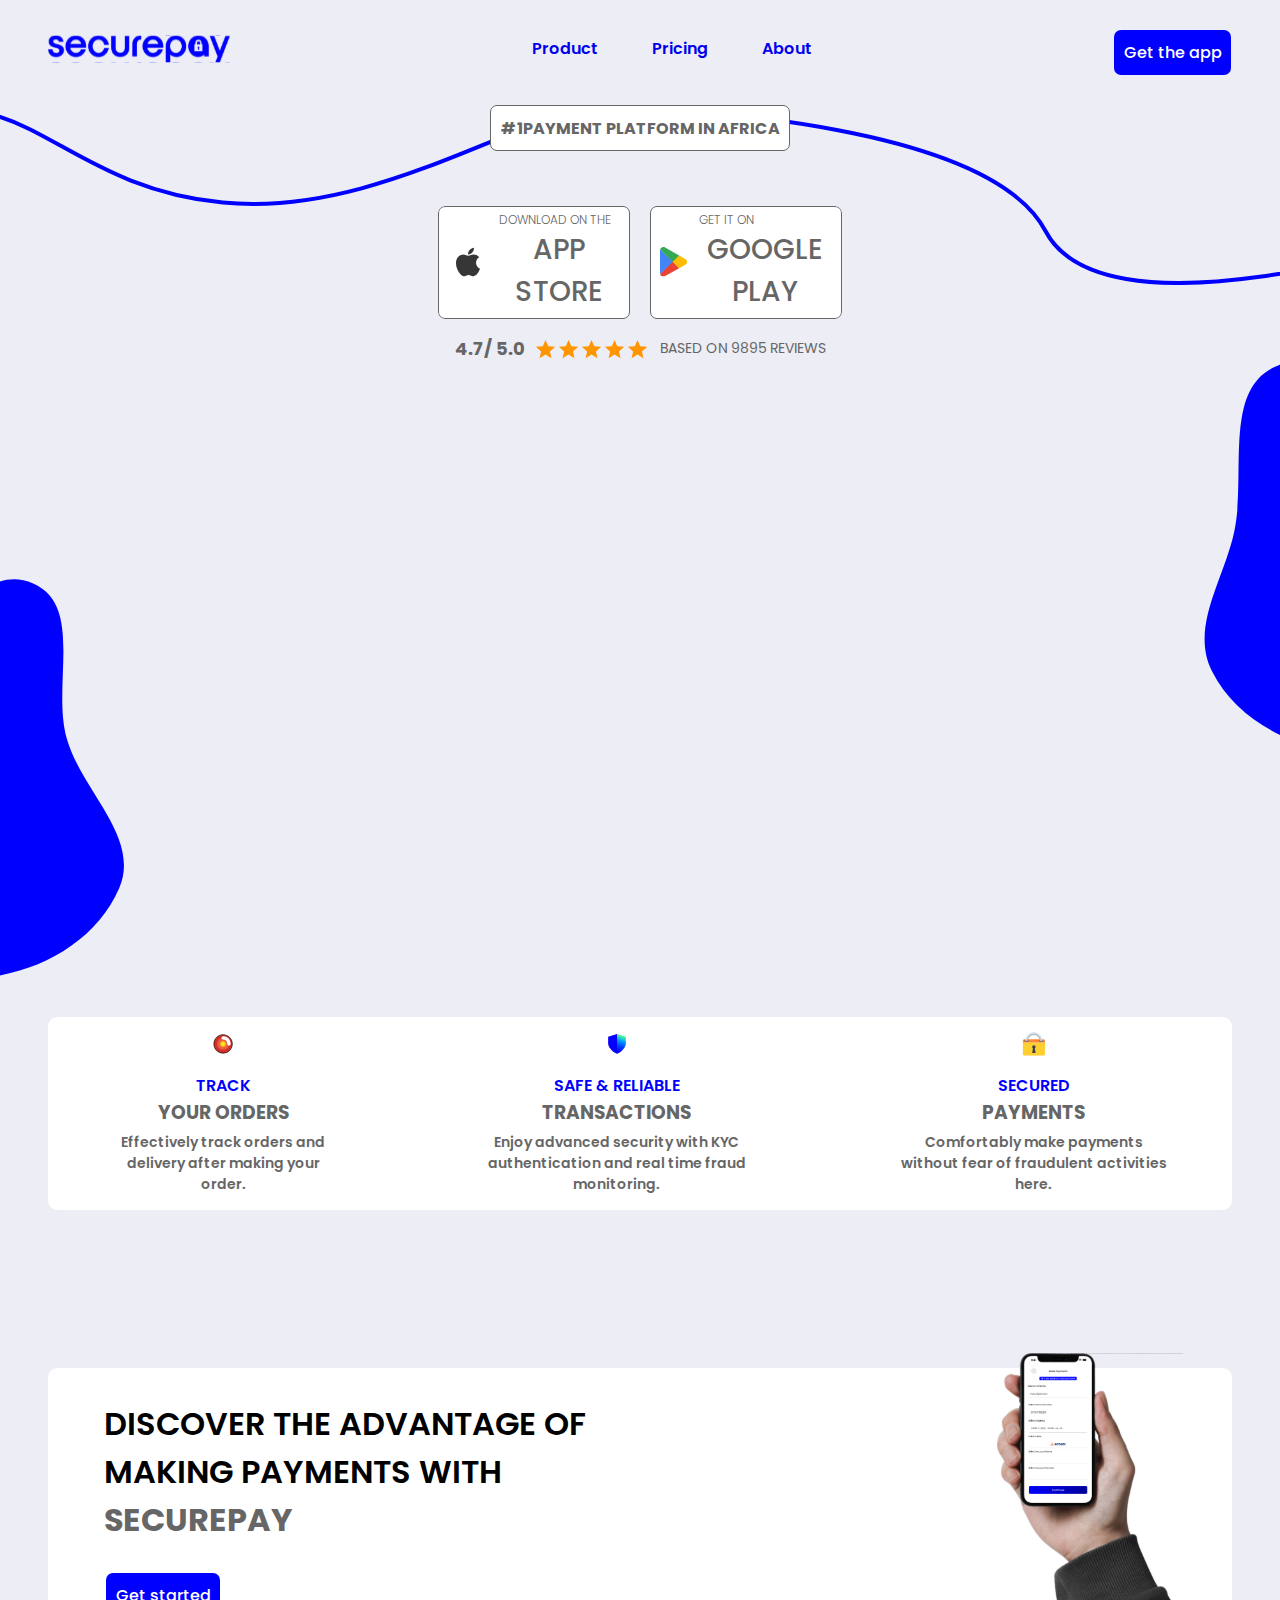
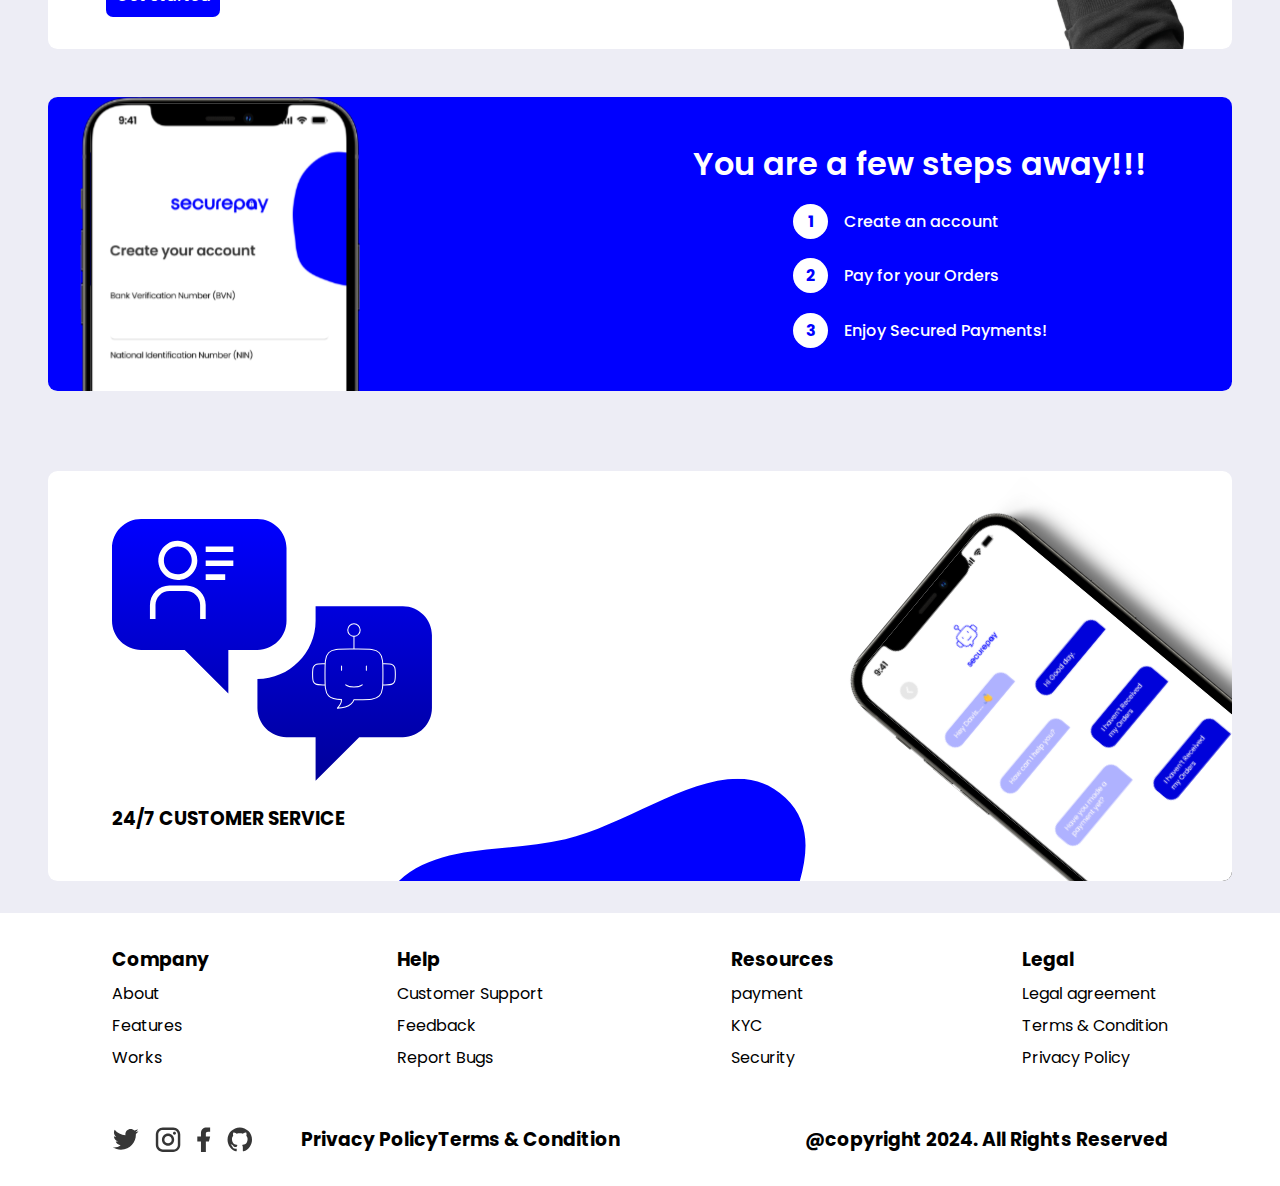
==== index.html @ de788cca "Create index.html" ====
<!DOCTYPE html>
<html lang="en">
<head>
        <meta charset="UTF-8">
        <meta name="viewport" content="width=device-width, initial-scale=1.0">
        <title>Document</title>
        <link rel="stylesheet" href="/css/landingPage.css">
        <link rel="stylesheet" href="/css/fonts.css">
        <link rel="stylesheet" href="/css/main.css">
        <link rel="stylesheet" href="/css/mediaQuery.css">
        <link rel="stylesheet" href="/css/keyFrames.css">
</head>
<body>

        <header class="header-section">
                <div class="logo">
                        <a href="#">
                                <img src="/assets/secure pay 2 (logo).svg" alt="Secure-pay Logo" srcset="">
                        </a>
                </div>
                <nav class="navBar poppins-semibold">
                        <ul class="navList">
                                <li><a href="#" class="navLink">Product</a></li>
                                <li><a href="#" class="navLink">Pricing</a></li>
                                <li><a href="#" class="navLink">About</a></li>
                        </ul>
                </nav>
                
                <div class="navBtn">
                        <a href="#" class="btn">Get the app</a>
                </div>
                <div class="nav-toggle">
                        <div></div>
                        <div></div>
                        <div></div>
                </div>
        </header>

        <section class="hero-page">
                <section class="download-section">
                        <img src="/assets/hero-Curve.svg" class="curveImg" alt="" srcset="">

                        
                        <div class="download-content">
                                <h4 class="btn">
                                        <span>&#35;1</span>
                                        <span>payment platform in Africa</span>
                                </h4>

                                <div class="app-download-buttons btn">
                                        <a href="#" class="appstore-button">
                                        <img src="/assets/ic_outline-apple.svg" alt="App Store Icon" class="app-icon"  width="46px">
                                        <div class="text">
                                                <span class="poppins-light">Download on the</span>
                                                <span class="poppins-medium"> App Store</span>
                                        </div>
                                        </a>
                                        <a href="#" class="playstore-button btn">
                                        <img src="/assets/logos_google-play-icon.svg" alt="Google Play Icon" class="app-icon" width="38px">
                                        <div class="text">
                                                <span class="poppins-light">GET IT ON</span>
                                                <span class="poppins-medium"> Google Play</span>
                                        </div>
                                        </a>
                                </div>
                                
                                <div class="rating-section">
                                        <div class="rating-summary">
                                        <span class="current-rating">4.7</span>
                                        <span class="max-rating">/ 5.0</span>
                                        </div>
                                        <div class="rating-stars"> 
                                        <i class="star-icon filled"></i>
                                        <i class="star-icon filled"></i>
                                        <i class="star-icon filled"></i>
                                        <i class="star-icon filled"></i>
                                        <i class="star-icon half-filled"></i>
                                        </div>
                                        <div class="rating-reviews">
                                        <span class="review-count">based on 9895 reviews</span>
                                        </div>
                                </div>
                                
                        </div>
                </section>

                <section class="iphone-section">
                        <div class="vector-bg v-one">
                                <img src="/assets/blueShape-l.svg" alt="" srcset="" height="400px">
                        </div>
                        <div class="iphone-container">
                                <div class="iphone-screen screen-one">
                                        <img src="/assets/main-c.svg" alt="iPhone Screen 1" width="200px">
                                        <img src="/assets/iPhone-ccc.svg" alt="" srcset="" class="imgContent center-img" height="385px">
                                </div>
                                <div class="iphone-screen screen-two">
                                        <img src="/assets/main-l.svg" alt="iPhone Screen 2"width="150px" class="imgContainer">
                                        <img src="/assets/iPhone-lc.svg" alt="" srcset="" class="imgContent" height="285px">
                                </div>
                                <div class="iphone-screen screen-three">
                                        <img src="/assets/main-r.svg" alt="iPhone Screen 3"width="150px">
                                        <img src="/assets/iPhone-rc.svg" alt="" srcset="" class="imgContent" height="285px">
                                </div>
                        </div>
                        <div class="vector-bg v-two">
                                <img src="/assets/blueShape-r.svg" alt="" srcset="" height="400px">
                        </div>
                </section>
        </section>

        <main>
                <section class="account-management-section">
                        <div class="tabs-container">
                                <a class="tab" href="#">
                                <div class="tab-icon">
                                        <img src="/assets/openmoji_red-eye.svg" alt="Orders Icon">
                                </div>
                                <div class="tab-content">
                                        <span>TRACK</span>
                                        <h3>YOUR ORDERS</h3>
                                        <p>Effectively track orders and delivery after making your order.</p>
                                </div>
                                </a>
                                <a class="tab" href="#">
                                <div class="tab-icon">
                                        <img src="/assets/token-branded_trust.svg" alt="Transactions Icon">
                                </div>
                                <div class="tab-content">
                                        <span>safe &amp; reliable</span>
                                        <h3>Transactions</h3>
                                        <p>Enjoy advanced security with KYC authentication and real time fraud monitoring.</p>
                                </div>
                                </a>
                                <a class="tab" href="#">
                                <div class="tab-icon">
                                        <img src="/assets/emojione_locked.svg" alt="Payments Icon">
                                </div>
                                <div class="tab-content">
                                        <span>secured</span>
                                        <h3>Payments</h3>
                                        <p>Comfortably make payments without fear of fraudulent activities here.</p>
                                </div>
                                </a>
                        </div>
                        
                </section>

                <section class="Get-Started-section">
                        <div class="payment-container">
                                <div class="detail-text">
                                        <h3><p class="poppins-semibold">DISCOVER THE ADVANTAGE OF MAKING PAYMENTS WITH </p><span>SECUREPAY</span></h3>
                                        <div class="navBtn">
                                                <a href="#" class="btn">Get started</a>
                                        </div>
                                </div>
                                <div class="payment-detail-image">
                                        <img src="/assets/hand-frame.svg" alt="" class="imgContainer" srcset="" width="187px">
                                        <img src="/assets/Free Hand Holding iPhone 12 Mini label.png" class="imgContent" alt="" srcset="" width="69px">
                                </div>
                        </div>
                </section>

                <section class="sign-up-section">
                        <div class="sign-up-container">
                                <div class="image-illustration">
                                        <img src="/assets/signup-frame.svg" alt="" class="imgContainer" srcset="">
                                        <img src="/assets/iPhone-ca.svg" alt="" class="imgContent" srcset="">
                                </div>
                                <div class="steps-instruction detail-text">
                                        <h3>You are a few steps away!!!</h3>
                                        <div class="steps-container">
                                                <div class="step-one">
                                                        <span class="number-checkbox">1</span>
                                                        <p>Create an account</p>
                                                </div>
                                                <div class="step-two">
                                                        <span class="number-checkbox">2</span>
                                                        <p>Pay for your Orders</p>
                                                </div>
                                                <div class="step-three">
                                                        <span class="number-checkbox">3</span>
                                                        <p>Enjoy Secured Payments!</p>
                                                </div>
                                        </div>
                                </div>
                        </div>
                </section>
                <section class="customer-service-section">
                        <div class="chat-box-container">
                                <div class="chat-box-text">
                                        <div class="chat-icons">
                                                <img src="/assets/message-n-reply.svg" alt="" class="imgContainer" srcset="" width="320px">
                                                <img src="/assets/carbon_user-profile.svg" alt="" srcset="" class="imgContent" width="90px">
                                                <img src="/assets/bot-reply.svg" alt="" srcset="" class="imgContent" width="100px">
                                        </div>
                                        <h3>24/7 Customer Service</h3>
                                </div>
                                <div class="chat-box-image-illustration">
                                        <img src="/assets/iPhone-chatbox.svg" alt="" srcset="" width="400px">
                                </div>
                                <div class="vector-bg v-three">
                                        <img src="/assets/bg-cs.svg" alt="" srcset="">
                                </div>
                        </div>
                </section>
                <script src="/script/landingPage.js" defer></script>
        </main>

        <footer>
                <div class="footer-wrapper">
                        <section class="footer-navigation">
                                <nav class="footer-links-section">
                                        <h3 id="footer-heading-1">Company</h3>
                                        <ul>
                                                <li><a href="#">About</a></li>
                                                <li><a href="#">Features</a></li>
                                                <li><a href="#">Works</a></li>
                                        </ul>
                                </nav>
                                <nav class="footer-links-section">
                                        <h3 id="footer-heading-2">Help</h3>
                                        <ul>
                                          <li><a href="#">Customer Support</a></li>
                                          <li><a href="#">Feedback</a></li>
                                          <li><a href="#">Report Bugs</a></li>
                                        </ul>
                                </nav>
                                <nav class="footer-links-section">
                                        <h3 id="footer-heading-3">Resources</h3>
                                        <ul>
                                          <li><a href="#">payment</a></li>
                                          <li><a href="#">KYC</a></li>
                                          <li><a href="#">Security</a></li>
                                        </ul>
                                </nav>
                                <nav class="footer-links-section">
                                        <h3 id="footer-heading-4">Legal</h3>
                                        <ul>
                                          <li><a href="#">Legal agreement</a></li>
                                          <li><a href="#">Terms &amp; Condition</a></li>
                                          <li><a href="#">Privacy Policy</a></li>
                                        </ul>
                                </nav>
                        </section>
                        <section class="legal-section">
                                <div class="footer-left">
                                        <div class="footer-social-media">
                                                
                                               <a href="#">
                                                <i><img src="/assets/twitter-icon.svg" alt="" srcset=""></i>
                                               </a> 
                                               <a href="#">
                                                       <i><img src="/assets/instagram-icon.svg" alt="" srcset=""></i>
                                               </a>
                                               <a href="#">
                                                       <i><img src="/assets/fb-icon.svg" alt="" srcset=""></i>
                                               </a>
                                               <a href="#">
                                                       <i><img src="/assets/github-icon.svg" alt="" srcset=""></i>
                                               </a>
                                        </div>
                                        <div class="footer-legal">
                                                <a href="#">
                                                        <h3>Privacy Policy</h3>
                                                </a>
                                                <a href="#">
                                                        <h3>Terms &amp; Condition</h3>
                                                </a>
                                        </div>
                                </div>
                                <div class="footer-copyright">
                                        <a href="#">
                                                <h3>@copyright 2024. All Rights Reserved</h3>
                                        </a>
                                </div>
                        </section>
                </div>
        </footer>
</body>
<template id="edit">
        <p>in the header what's the padding of the parent container</p>
</template>
</html>
---- css/landingPage.css ----
body{
        background-color: var(--pry-clr-variant);
}
.download-section {
        position: relative;
        display: flex;
        justify-content: center;
}
.download-section .curveImg{
        position: absolute;
        z-index: -100;
}
.download-section .download-content{
        /* height: 12rem; */
        /* background-color: #ff2d17; */
        width: 40rem;
        display: flex;
        flex-direction: column;
        align-content: center;
}
.download-section h4{
    display: flex;
    border: .6px solid var(--gray);
    color: var(--gray);
    background-color: var(--pry-clr);
    padding: 0.6rem;
    text-align: center;
    align-self: center;
    margin-bottom: 3.4rem;
}
.download-section .app-download-buttons{
        display: flex;
        /* width: 76.8%; */
        gap: 1.2rem;
        align-self: center;
        justify-content: space-between;
        margin-bottom: 1rem;
        /* background-color: red; */
}

.download-section .app-download-buttons .text{
        display: flex;
        flex-direction: column;
        align-items: start;
}
.download-section .app-download-buttons .text span:first-child{
        font-size: var(--fs-small);
}
.download-section .app-download-buttons .text span:last-child{
        font-size: var(--fs-lrg);
}
.download-section .app-download-buttons a{
        width: 12rem;
        display: flex;
        padding: .3rem .6rem;
        align-items: center;
        gap: .76rem;
        border: 1px solid var(--gray);
        color: var(--default-clr);
        background-color: var(--pry-clr);
        border-radius: 7px;
}

.download-section .rating-section {
        display: flex;
        align-items: center;
        justify-content: center;
        gap: 10px;
        /* background-color: red; */
    }
    
.download-section    .rating-summary {
        display: flex;
        align-items: center;
        justify-content: center;
        font-size: 18px;
        font-weight: bold;
        /* background-color: aqua; */
    }
    
 .download-section   .rating-stars {
        display: flex;
        align-items: center;
        /* background-color: aquamarine; */
    }
    
 .download-section   .star-icon {
        width: 20px;
        height: 20px;
        background-size: cover;
        margin-right: 3px;
        /* background-color: aliceblue; */
    }
    
    /* Example for filled, half-filled, and empty stars */
 .download-section   .star-icon.filled {
        background-image: url('/assets/star-rating.svg');
    }
    
 .download-section   .star-icon.half-filled {
        background-image: url('/assets/star-rating.svg');
    }
    
 .download-section   .star-icon.empty {
        background-image: url('path-to-empty-star-icon.svg');
    }
    
 .download-section   .rating-reviews {
        display: flex;
        align-items: center;
        justify-content: center;
        font-size: 14px;
        color: var(--gray);
        /* background-color: aqua; */
    }
    .iphone-section{
        /* background-color: red; */
        display: flex;
        justify-content: center;
        position: relative;
        width: 100%;
        height: 39rem;

    }

    .iphone-container {
            /* top: 105%;
            left: 50%; */
            /* position: relative; */
            position: absolute;
            display: flex;
            justify-content: center;
            /* align-items: center; */
            width: 100%;
            height: 30rem;
            /* background-color: blue; */
            z-index: 1000;
        }

    /* keyframes */
        .iphone-screen {
            position: absolute;
            opacity: 0;
            animation-fill-mode: forwards;
            transition: opacity 1s ease, transform 1s ease;
        }
    .screen-one {
                /* width: 100px; */
            z-index: 3;
            animation: fade-in-up 1s ease forwards;
        }

    .screen-two {
            z-index: 2;
            animation: fade-in-left 1.5s ease forwards 1s;
            transform: translateX(-50px) translateY(10%);
        }

    .screen-three {
            z-index: 1;
            animation: fade-in-right 1.5s ease forwards 1s;
            transform: translateX(50px) translateY(10%);
        }
/* ends */

    .iphone-screen .imgContainer{
                position: relative;
        }
    .iphone-screen .imgContent:not(.center-img) {
                position: absolute; /* Overlay image is absolutely positioned */
                top: 10px;
                right: 0;
                left: -25px;
                bottom: 0px;
                width: 200px; /* Ensures it covers the entire screen */
                /* height: auto; */
                
                pointer-events: none; /* Optional: ensures clicks pass through to underlying elements */
        }
    .center-img{
            position: absolute; /* Overlay image is absolutely positioned */
            top: 10px;
            right: 0;
            left: -100px;
            bottom: 0;
            width: 400px;   
        }
    
.vector-bg{
            z-index: 100;
            position: absolute;
        }
    .v-one{
            align-self: end;
            left: 0;
            /* margin-right: 75rem; */
        }
    .v-two{
            /* margin-left: 70rem; */
            align-self: start;
            right: 0;
        }

/* section: account management tabs */
.tabs-container {
    display: flex;
    justify-content: space-around;
    align-items: center;
    background-color: var(--pry-clr-variant);
    border-radius: .6rem;
    /* background-color: #ef; */
    margin: 1.9rem 3rem;
}

.tab {
    height: 100%;
    background-color: var(--pry-clr);
    /* background-color: red; */
    display: flex;
    flex-direction: column;
    align-items: center;
    gap: 10px;
    font-weight: 600;
    padding: 15px;
    cursor: pointer;
    transition: background-color 0.3s ease, color 0.3s ease;
    overflow: hidden;
}

.tab:hover {
    background-color: var(--pry-clr-variant);
    color: white;
}
.tabs-container a:nth-child(2):hover + a:nth-child(3)

{
    -webkit-box-shadow: 0 15px 10px #777;
  -moz-box-shadow: 0 15px 10px #777;
  box-shadow: 0 -15px 10px #777;
  /* -webkit-transform: rotate(-3deg);
  -moz-transform: rotate(-3deg);
  -o-transform: rotate(-3deg);
  -ms-transform: rotate(-3deg); */
  transform: rotateX(-3deg);
}
.tabs-container a:nth-child(2):hover + a:nth-child(1){
    -webkit-box-shadow: 0 15px 10px #777;
  -moz-box-shadow: 0 15px 10px #777;
  box-shadow: 0 -15px 10px #777;
  /* -webkit-transform: rotate(-3deg);
  -moz-transform: rotate(-3deg);
  -o-transform: rotate(-3deg);
  -ms-transform: rotate(-3deg); */
  transform: rotateX(3deg);
}
.tabs-container a:nth-child(1):hover ~ a:nth-child(3){
    -webkit-box-shadow: 0 15px 10px #777;
    -moz-box-shadow: 0 15px 10px #777;
    box-shadow: 15px 15px 10px #141313;
}
.tabs-container a:nth-child(3):hover ~ a:nth-child(2){
  box-shadow: 0 15px 10px #777;
}
.tab:hover  h3{
    color: var(--sec-clr);
    font-weight: bold;
}
.tab:hover  span{
    color: var(--gray);
}
.tab:hover  .tabs-container{
    color: var(--gray);
}
.tab:hover  p{
    color: var(--gray);
}
.tab:active {
    background-color: darkblue;
}
.tab .tab-content{
    display: flex;
    flex-direction: column;
    text-align: center;
}
.tab-icon img {
    width: 24px;
    height: 24px;
}

.tab-content h3,span {
    color: var(--gray);
    text-transform: uppercase;
    /* margin: 0; */
    /* font-size: 18px; */
    /* font-weight: bold; */
}
.tab-content span{
    color: var(--sec-clr);
}

.tab-content p {
    padding: 0 3rem;
    margin: 5px 0 0;
    font-size: 14px;
    color: #666;
}
.Get-Started-section{
    /* background-color: aqua; */
    position: relative;
    margin-bottom: 2rem;
    overflow: hidden;
    /* height: 30rem; */
}
.payment-container{
    margin: 0 3rem;
    margin-top: 8rem;
    padding: 2rem 3.5rem;
    background-color: var(--pry-clr);
    border-radius: .6rem;
    /* display: flex; */
    /* position: relative; */
}
.detail-text{
    width: 50%;
    display: flex;
    flex-direction: column;
    /* justify-content: space-between; */
    gap: 1rem;
    /* justify-content: center;align-items: center; */
    /* background-color: red; */
}
.payment-container .detail-text h3{
    color: var(--default-clr);
}
.detail-text h3{
    font-size: var(--fs-larger);
    /* color: var(--sec-clr); */
}
.payment-container .payment-detail-text span{
    /* font-size: var(--fs-larger); */
    color: var(--sec-clr);
}
.payment-container p{
    padding-right: 2rem;
}
.payment-container .payment-detail-image{
    position: absolute;
    height: 20rem;
    right: 6rem;
    bottom: 0;
    margin-top: -5.2rem;
}
.payment-container .imgContainer{
    position: relative;
    /* background-color: red; */
    bottom: -1.5rem;
    right: 0;
}
.payment-container .imgContent{
    position: absolute; /* Overlay image is absolutely positioned */
    left: 1.6rem;
    top: 1.6rem;
    bottom: 0;
}
/* sign up container */
.sign-up-section{
    /* background-color: red; */
    margin: 3rem;
}
.sign-up-container{
    background-color: var(--sec-clr);
    border-radius: .6rem;
    position: relative;
    /* padding-top: 2rem; */
    padding: 0 2rem;
    /* height: 25rem; */
    display: flex;
    justify-content:space-between;
    /* align-content: flex-end; */
}
.sign-up-container .image-illustration{
    position: relative;
    /* background-color: red; */
    display: flex;
    align-content: flex-end;
    /* left: 4rem; */
    /* bottom: 0; */
}
.image-illustration .imgContainer{
    position: relative;
    /* display: flex; */

    width: 280px;
    /* z-index: 1000; */
}
.image-illustration .imgContent{
    position: absolute;
    left: 10px;top: 6px;
    width: 257px;
}
.sign-up-container .steps-instruction{
    /* align-self: end; */
    /* width: 100%; */
    /* background-color: aqua; */
    /* padding: 0 2rem; */
    display: flex;
    flex-direction: column;
    justify-content: center;
    color: var(--pry-clr);
    font-weight: 500;
    align-items: center;
    /* font-size: var(--fs-larger); */
    /* position: absolute; */
    /* align-items: center; */
}
.steps-instruction h3{
    font-weight: 600;
    /* padding-right: 3rem; */
}
.steps-instruction .steps-container{
    /* background-color: red; */
    /* height: 40%; */
    display: flex;
    flex-direction: column;
    gap: 1.2rem;
}
.steps-container * {
    display: flex;
    gap: 1rem;
    /* background-color: #666; */
    align-items: center;
    /* height: 4rem; */
    /* text-align: center; */
}
.steps-container span {
    overflow: hidden;
    /* height: 100%; */
    padding: .6rem;
    height: 35px;
    width: 35px;
    border-radius: 50%;
    background-color: var(--pry-clr);
    display: flex;
    font-size: var(--fs-medium);
    font-weight: 700;
    justify-content: center;
    align-items: center;
    color: var(--sec-clr);
}
/* customer service */
.chat-box-container{
    position: relative;
    background-color: var(--pry-clr);
    border-radius: .6rem;
    margin: 2rem 3rem;
    display: flex;
    justify-content: space-between;
    padding-left: 2rem;
    overflow: hidden;
}
.chat-box-container .chat-box-text{
    width: 60%;
    display: flex;
    flex-direction: column;
    gap: 1rem;
    padding: 3rem 2rem;
    text-transform: uppercase;
}
.chat-box-container .chat-icons{
    position: relative;
    /* background-color: red; */
}
.chat-box-container .chat-icons .imgContent{
    position: absolute;
}
.chat-box-container .chat-icons img:nth-child(2){
    /* background-color: aqua; */
    top: 1rem;left: 2rem;
}
.chat-box-container .chat-icons img:nth-child(3){
    /* background-color: aqua; */
    top: 6rem;left: 12rem;
}
.chat-box-container .chat-box-image-illustration{
    width: 40%;
    display: flex;
    justify-content: end;
    /* align-self: end; */
    /* background-color: red; */
}
.chat-box-container .v-three{
    z-index: 1000;
    bottom: 0;
    transform: translate(60%, 10%);
}

/* footer */
footer{
    background-color: var(--pry-clr);
    padding: 2rem 3rem;
}
.footer-wrapper{
    display: flex;
    flex-direction: column;
    gap: 3rem;
    padding: 0 4rem;
}
.footer-wrapper section{
    display: flex;
    justify-content: space-between;
    /* padding: 1rem 0 ; */
}
.footer-wrapper .legal-section {
    display: flex;
    justify-content: space-between;
    /* background-color: red; */
}
.footer-wrapper .legal-section *{
    display: flex;
    justify-content: center;
    align-items: center;
}
.footer-wrapper a{
   color: var(--default-clr);
}
.footer-wrapper .legal-section .footer-left{
    gap: 3rem;
}
.legal-section .footer-social-media{
    gap: 1rem;
}
---- css/fonts.css ----
@import url('https://fonts.googleapis.com/css2?family=Poppins:ital,wght@0,100;0,200;0,300;0,400;0,500;0,600;0,700;0,800;0,900;1,100;1,200;1,300;1,400;1,500;1,600;1,700;1,800;1,900&display=swap');
.poppins-thin {
        font-family: "Poppins", sans-serif;
        font-weight: 100;
        font-style: normal;
      }
      
      .poppins-extralight {
        font-family: "Poppins", sans-serif;
        font-weight: 200;
        font-style: normal;
      }
      
      .poppins-light {
        font-family: "Poppins", sans-serif;
        font-weight: 300;
        font-style: normal;
      }
      
      .poppins-regular {
        font-family: "Poppins", sans-serif;
        font-weight: 400;
        font-style: normal;
      }
      
      .poppins-medium {
        font-family: "Poppins", sans-serif;
        font-weight: 500;
        font-style: normal;
      }
      
      .poppins-semibold {
        font-family: "Poppins", sans-serif;
        font-weight: 600;
        font-style: normal;
      }
      
      .poppins-bold {
        font-family: "Poppins", sans-serif;
        font-weight: 700;
        font-style: normal;
      }
      
      .poppins-extrabold {
        font-family: "Poppins", sans-serif;
        font-weight: 800;
        font-style: normal;
      }
      
      .poppins-black {
        font-family: "Poppins", sans-serif;
        font-weight: 900;
        font-style: normal;
      }
      
      .poppins-thin-italic {
        font-family: "Poppins", sans-serif;
        font-weight: 100;
        font-style: italic;
      }
      
      .poppins-extralight-italic {
        font-family: "Poppins", sans-serif;
        font-weight: 200;
        font-style: italic;
      }
      
      .poppins-light-italic {
        font-family: "Poppins", sans-serif;
        font-weight: 300;
        font-style: italic;
      }
      
      .poppins-regular-italic {
        font-family: "Poppins", sans-serif;
        font-weight: 400;
        font-style: italic;
      }
      
      .poppins-medium-italic {
        font-family: "Poppins", sans-serif;
        font-weight: 500;
        font-style: italic;
      }
      
      .poppins-semibold-italic {
        font-family: "Poppins", sans-serif;
        font-weight: 600;
        font-style: italic;
      }
      
      .poppins-bold-italic {
        font-family: "Poppins", sans-serif;
        font-weight: 700;
        font-style: italic;
      }
      
      .poppins-extrabold-italic {
        font-family: "Poppins", sans-serif;
        font-weight: 800;
        font-style: italic;
      }
      
      .poppins-black-italic {
        font-family: "Poppins", sans-serif;
        font-weight: 900;
        font-style: italic;
      }
---- css/main.css ----
/* Theming */
@import url('https://fonts.googleapis.com/css2?family=Poppins:ital,wght@0,100;0,200;0,300;0,400;0,500;0,600;0,700;0,800;0,900;1,100;1,200;1,300;1,400;1,500;1,600;1,700;1,800;1,900&display=swap');
/* Reset */
*{
    margin: 0;padding: 0;
    box-sizing: border-box;
    list-style-type: none;text-decoration: none;
    font-family: "Poppins", sans-serif;
    font-optical-sizing: auto;
    overflow-x: hidden;
}
a,
img,
span,
mark,
svg,
h1,h2,h3,h4,h5,h6 {
    display: inline-block;
}

:root{
    --pry-clr: #FFFFFF;
    --pry-clr-variant: #EDEDF5;
    --pry-clr-accent:#242424;

    --sec-clr: #0000ff;
    --sec-clr-accent: #000000;
    --sec-clr-accent-v1: #000000;
    --sec-clr-accent-v2: #000000;
    --sec-clr-accent-v3: #000000;

    --logo-blue: #0000ff;
    --logo-blue: #808285;

    --default-clr: #000000;
    --default-clr-variant: #898888;
    --white: #FFFFFF;
    --gray: #666;
    --mode-dark: #000; 
    /*  */
   
    

    /* custom fonts */
    --fs-medium: 16px;
    --fs-lrg: 28px;
    --fs-larger: 2.5vw;
    --fs-small: 12px;
 
    /* transitions */
    --tran-02: all .2s ease;
    --tran-03: all .3s ease;
    --tran-04: all .4s ease;
    --tran-05: all .5s ease;
}
/* Global btn */
.btn{
        /* padding:.75rem 1.5rem; */
        border: none;
        border-radius: 7px;
        text-align: center;
        transition: var(--tran-02);
        width: fit-content;
}

/* Header */
header{
        background-color: var(--pry-clr-variant);
        padding: 1.9rem 3rem;
        display: flex;
        align-items: center;
        justify-content: space-between;
        font-size: var(--fs-medium);
        /* background-color: #ff2d17; */
}
header .logo{
        width: 11.4rem;
        /* background-color: #ff2d17; */
        display: flex;
        justify-content: center;
        align-items: center;
}
header .logo img{
        width: 100%;
        /* align-self: end; */
}
header nav{
        color: var(--sec-clr);
        /* background-color: #ff2d17; */
}
header nav .navList{
        display: flex;
        gap: 3.4rem;
}
.navBtn{
        width: 7.4rem;
        display: flex;
        align-items: center;
        justify-content: center;
        /* background-color: #ff2d17; */
}
.navBtn a{
        /* width: 100px; */
        font-weight: 500; 
        padding: .6rem;
        background-color: var(--sec-clr);
        color: var(--white);
}
/* Reference */
.nav-toggle{
        display: none;
}
---- css/mediaQuery.css ----
/* 
        Screen Sizes::
        320px
        480px
        600px
        768px
        900px
        1024px
*/
/* Media Queries */

/* 320px - Small Mobile Phones */
@media (max-width: 320px) {
        header, footer {
          padding: 5px 0;
        }
      
        .hero-section {
          padding: 20px 10px;
        }
      
        .main-section {
          padding: 10px;
        }
      }
      
      /* 480px - Larger Mobile Phones */
      @media (max-width: 480px) {
        .hero-section h2 {
          font-size: 1.5em;
        }
      
        .main-section p {
          font-size: 14px;
        }
      }
      
      /* 600px - Tablets in Portrait */
      @media (max-width: 600px) {
        .hero-section {
          padding: 30px 15px;
        }
      
        .main-section p {
          font-size: 16px;
        }
      }
      
      /* 768px - Tablets in Landscape */
      @media (max-width: 768px) {
        header{
                /* background-color: blue; */
                /* padding: 1.5rem 2rem; */
        }
        header .logo{
                /* width: 8rem; */
                /* background-color: #ff2d17; */
        }
        header nav .navList{
                display: none;
        }
        .navBtn a{
                display: none;
        }
        header .nav-toggle{
                display: flex;
                width: 3rem;
                justify-content: space-between;
                flex-direction: column;
                background-color: var(--pry-clr);
                /* padding: 0.75rem; */
                gap: 0.2rem;
                /* border: .5px solid #000; */
        }
        header .nav-toggle div{
                height: 0.4rem;
                background-color: var(--sec-clr);
        } 
        /* header ends */

        /* section: account management tabs */
      .tabs-container{
                flex-direction: column;
                gap: 1rem;
      }
       .tab{
                border-radius: .6rem;
       }
      /* sign up section */
      .sign-up-container{
        position: relative;
          height: 500px;
          /* display: block; */
          justify-content: center;
          padding: 0;
        }
        .sign-up-container .image-illustration{
          position: absolute;
          /* background-color: red; */
          /* margin: 0 auto; */
                /* left: 2rem; */
                bottom: 0;
                /* width: 200px; */
      }
      .image-illustration .imgContainer{
        width: 250px;
      }
      .image-illustration .imgContent{
        width: 230px;
        /* left: .8rem; */
      }
      .sign-up-container .steps-instruction{
       position: absolute;
       width: 100%;
        /* background-color: aqua; */
       /* margin: 0 auto; */
        top: 1rem;left: 0;
        font-weight: 700;
        font-size: var(--fs-medium);
        display: flex;
        text-align: center;
        align-items: center;
        
      }
      .steps-instruction h3{
        font-size: var(--fs-lrg);
      }

      /* customer service */
      .chat-box-container{
        position: relative;
        border-radius: .6rem;
        margin: 2rem 3rem;
        display: flex;
        flex-direction: column;
        justify-content: center;
        justify-content: space-between;
        /* padding-left: 2rem; */
        overflow: hidden;
      }
      .chat-box-container .chat-box-text{
        /* background-color: red; */
        width: 100%;
        display: flex;
        flex-direction: column;
        justify-content: center;
        gap: 1rem;
        padding: 3rem 2rem;
        text-transform: uppercase;
      }
      .chat-box-container .chat-box-image-illustration{
        width: 100%;
        display: flex;
        justify-content: end;
        /* align-self: end; */
        /* background-color: red; */
      }
      .chat-box-container .v-three{
        transform: translate(0%, 10%);
     }
     /* footer */
      footer{
        background-color: var(--pry-clr);
        padding: 2rem 3rem;
      }
      .footer-wrapper{
        display: flex;
        flex-direction: column;
        gap: 3rem;
        padding: 0;
      }
      }
      
      /* 1024px - Standard Laptops and Small Desktops */
      @media (max-width: 1024px) {
        .hero-section h2 {
          font-size: 2.5em;
        }
      
        .main-section {
          padding: 35px;
        }
      
        .main-section p {
          font-size: 22px;
        }
      }
---- css/keyFrames.css ----
/* hero section */
@keyframes fade-in-up {
        0% {
            opacity: 0;
            transform: translateY(40px);
        }
        100% {
            opacity: 1;
            transform: translateY(0);
        }
    }

@keyframes fade-in-left {
        0% {
            opacity: 0;
            transform: translateX(-100%) translateY(10%);
        }
        100% {
            opacity: 1;
            transform: translateX(-140px) translateY(20%);
        }
    }

@keyframes fade-in-right {
        0% {
            opacity: 0;
            transform: translateX(100%) translateY(10%);
        }
        100% {
            opacity: 1;
            transform: translateX(140px) translateY(20%);
        }
    }
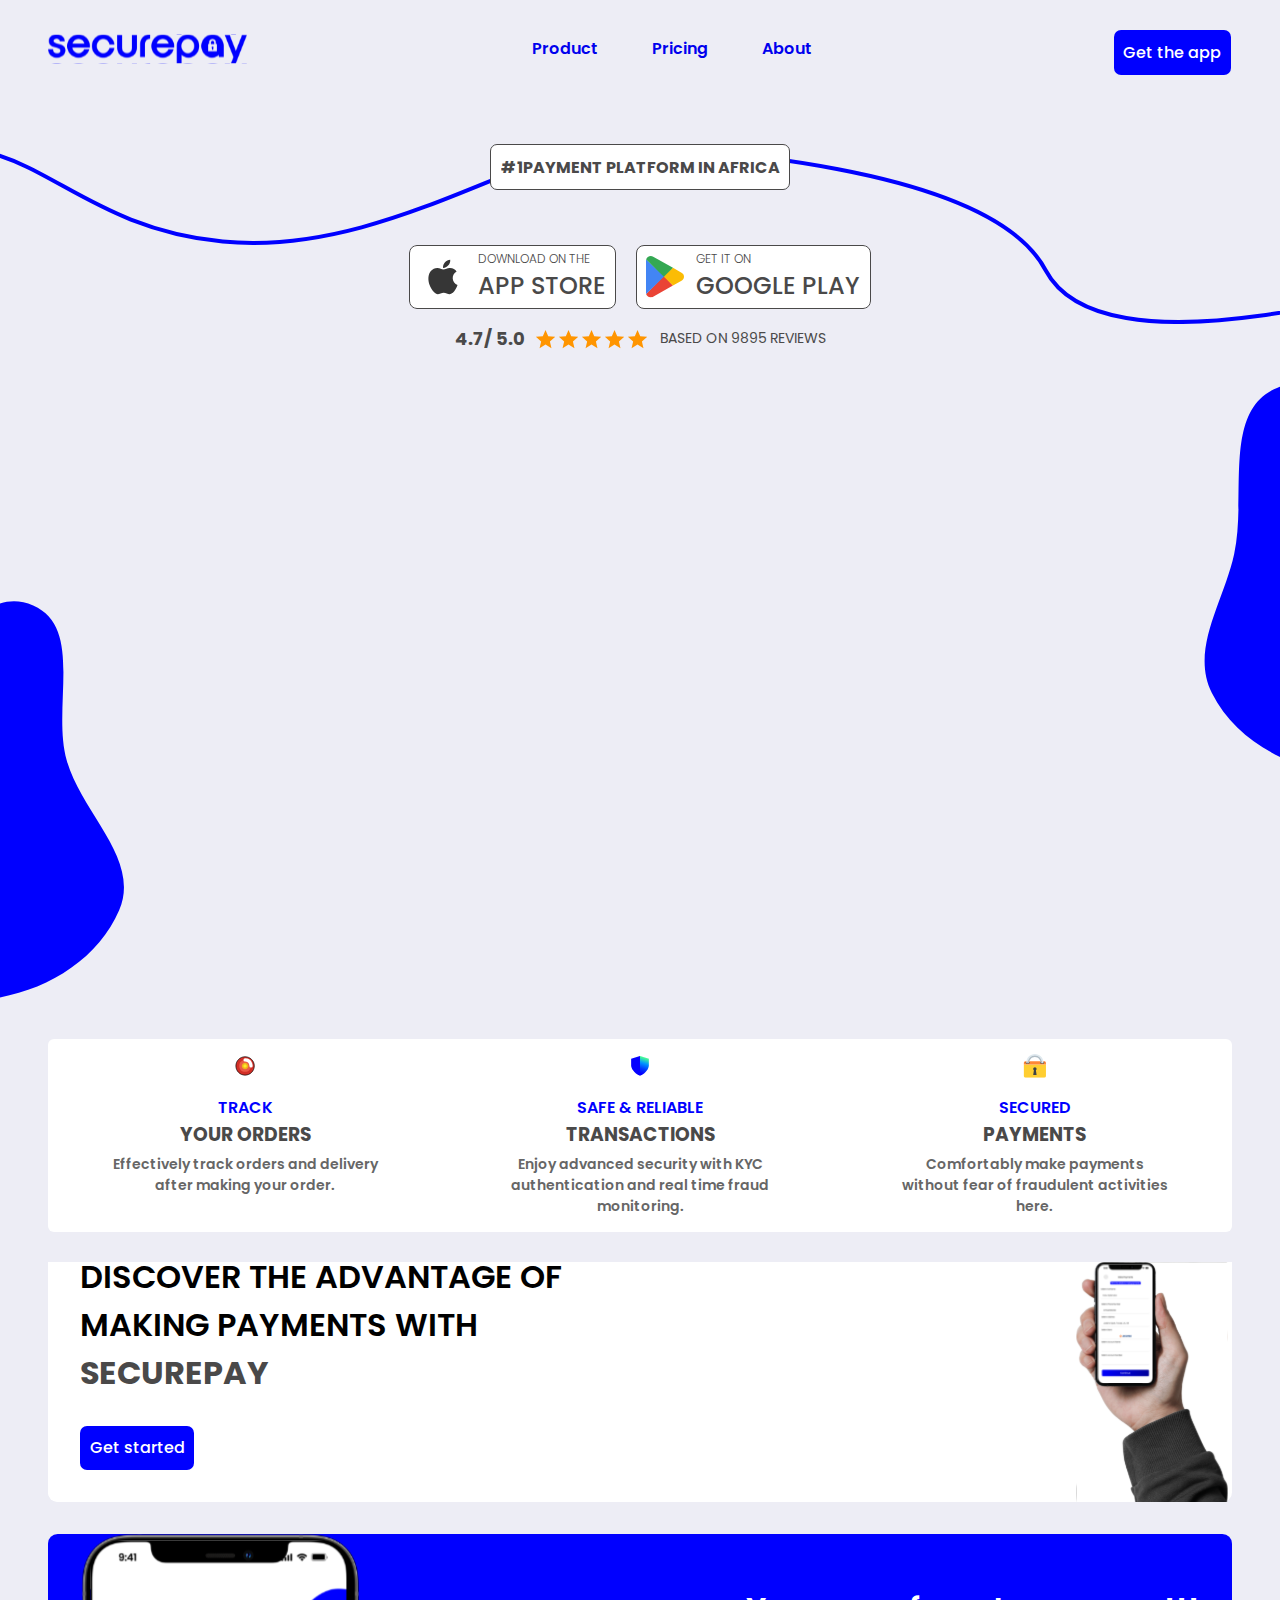
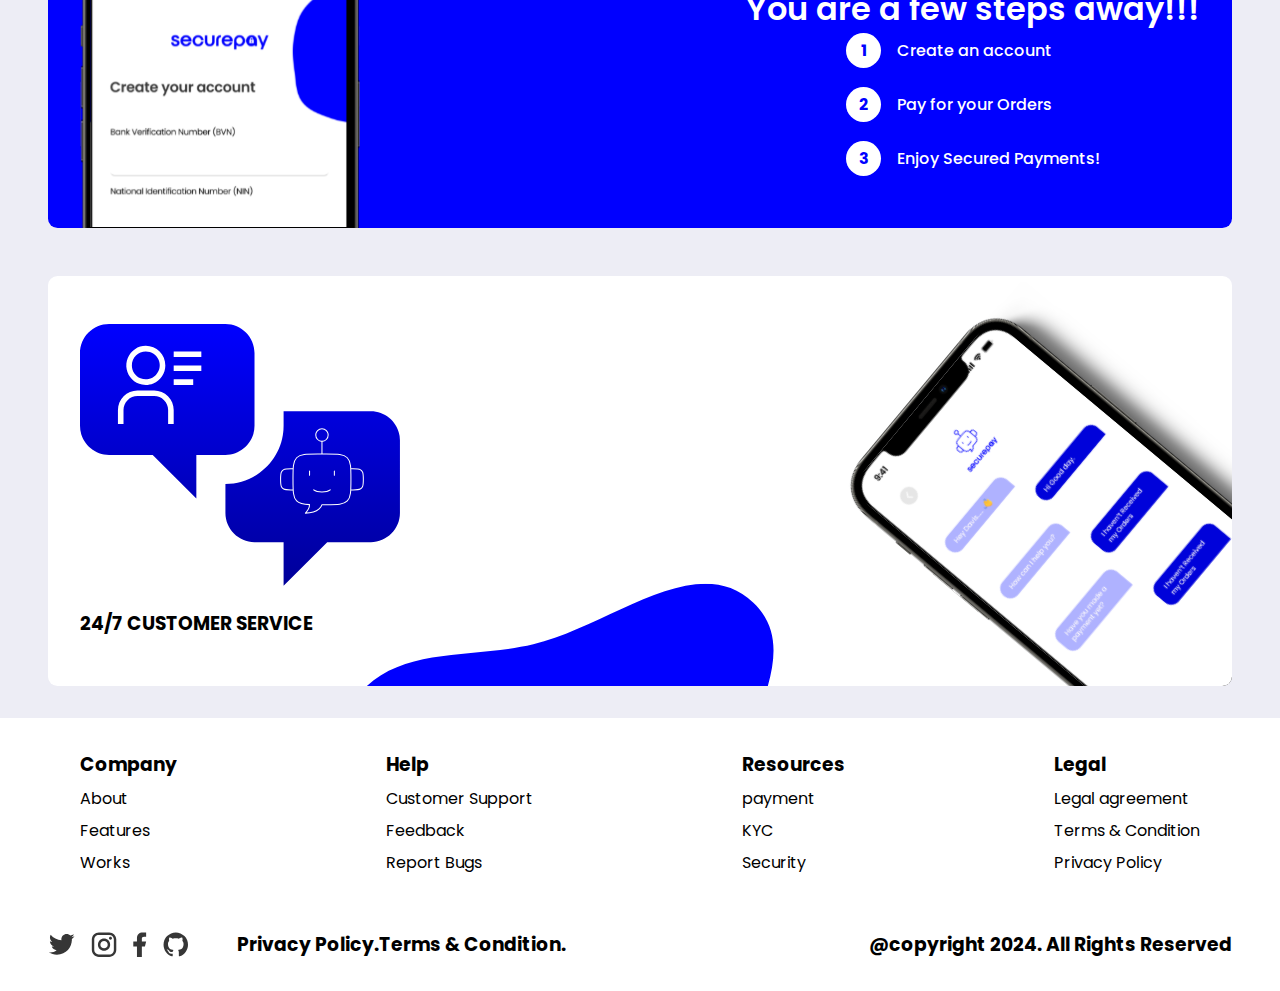
==== commit d838b040: "first commit" ====
--- a/index.html
+++ b/index.html
@@ -12,11 +12,17 @@
 </head>
 <body>
 
-        <header class="header-section">
+        <header class="header-section" id="navBar">
                 <div class="logo">
                         <a href="#">
                                 <img src="/assets/secure pay 2 (logo).svg" alt="Secure-pay Logo" srcset="">
                         </a>
+                </div>
+
+                <div class="nav-toggle">
+                        <span></span>
+                        <span></span>
+                        <span></span>
                 </div>
                 <nav class="navBar poppins-semibold">
                         <ul class="navList">
@@ -24,23 +30,29 @@
                                 <li><a href="#" class="navLink">Pricing</a></li>
                                 <li><a href="#" class="navLink">About</a></li>
                         </ul>
+                        
+                        <div class="navBtn">
+                                <a href="#" class="btn">Get the app</a>
+                        </div>
+                </nav>
+                <nav class="off-screen-navBar poppins-semibold">
+                        <ul class="navList">
+                                <li><a href="#" class="navLink">Product</a></li>
+                                <li><a href="#" class="navLink">Pricing</a></li>
+                                <li><a href="#" class="navLink">About</a></li>
+                        </ul>
+                        
+                        <div class="navBtn">
+                                <a href="#" class="btn">Get the app</a>
+                        </div>
                 </nav>
                 
-                <div class="navBtn">
-                        <a href="#" class="btn">Get the app</a>
-                </div>
-                <div class="nav-toggle">
-                        <div></div>
-                        <div></div>
-                        <div></div>
-                </div>
         </header>
 
         <section class="hero-page">
                 <section class="download-section">
                         <img src="/assets/hero-Curve.svg" class="curveImg" alt="" srcset="">
 
-                        
                         <div class="download-content">
                                 <h4 class="btn">
                                         <span>&#35;1</span>
@@ -48,19 +60,19 @@
                                 </h4>
 
                                 <div class="app-download-buttons btn">
-                                        <a href="#" class="appstore-button">
-                                        <img src="/assets/ic_outline-apple.svg" alt="App Store Icon" class="app-icon"  width="46px">
-                                        <div class="text">
-                                                <span class="poppins-light">Download on the</span>
-                                                <span class="poppins-medium"> App Store</span>
-                                        </div>
+                                        <a href="#" class="appStore-button">
+                                                <img src="/assets/ic_outline-apple.svg" alt="App Store Icon" class="a-app-icon"  width="46px">
+                                                <div class="text">
+                                                        <span class="poppins-light">Download on the</span>
+                                                        <span class="poppins-medium"> App Store</span>
+                                                </div>
                                         </a>
-                                        <a href="#" class="playstore-button btn">
-                                        <img src="/assets/logos_google-play-icon.svg" alt="Google Play Icon" class="app-icon" width="38px">
-                                        <div class="text">
-                                                <span class="poppins-light">GET IT ON</span>
-                                                <span class="poppins-medium"> Google Play</span>
-                                        </div>
+                                        <a href="#" class="playStore-button btn">
+                                                <img src="/assets/logos_google-play-icon.svg" alt="Google Play Icon" class="g-app-icon" width="38px">
+                                                <div class="text">
+                                                        <span class="poppins-light">GET IT ON</span>
+                                                        <span class="poppins-medium"> Google Play</span>
+                                                </div>
                                         </a>
                                 </div>
                                 
@@ -86,24 +98,26 @@
 
                 <section class="iphone-section">
                         <div class="vector-bg v-one">
-                                <img src="/assets/blueShape-l.svg" alt="" srcset="" height="400px">
+                                <img src="/assets/blueShape-l.svg" alt="" srcset="" class="v-img">
                         </div>
                         <div class="iphone-container">
                                 <div class="iphone-screen screen-one">
-                                        <img src="/assets/main-c.svg" alt="iPhone Screen 1" width="200px">
-                                        <img src="/assets/iPhone-ccc.svg" alt="" srcset="" class="imgContent center-img" height="385px">
+                                        <!-- frame -->
+                                        <img src="/assets/main-c.svg" alt="iPhone Screen 1" class="imgContainer-c"> 
+                                        <!-- content -->
+                                        <img src="/assets/iPhone-ccc.svg" alt="" srcset="" class="imgContent center-img">
                                 </div>
                                 <div class="iphone-screen screen-two">
-                                        <img src="/assets/main-l.svg" alt="iPhone Screen 2"width="150px" class="imgContainer">
-                                        <img src="/assets/iPhone-lc.svg" alt="" srcset="" class="imgContent" height="285px">
+                                        <img src="/assets/main-l.svg" alt="iPhone Screen 2" class="imgContainer">
+                                        <img src="/assets/iPhone-lc.svg" alt="" srcset="" class="imgContent">
                                 </div>
                                 <div class="iphone-screen screen-three">
-                                        <img src="/assets/main-r.svg" alt="iPhone Screen 3"width="150px">
-                                        <img src="/assets/iPhone-rc.svg" alt="" srcset="" class="imgContent" height="285px">
+                                        <img src="/assets/main-r.svg" alt="iPhone Screen 3" class="imgContainer">
+                                        <img src="/assets/iPhone-rc.svg" alt="" srcset="" class="imgContent">
                                 </div>
                         </div>
                         <div class="vector-bg v-two">
-                                <img src="/assets/blueShape-r.svg" alt="" srcset="" height="400px">
+                                <img src="/assets/blueShape-r.svg" alt="" srcset="" class="v-img">
                         </div>
                 </section>
         </section>
@@ -112,34 +126,34 @@
                 <section class="account-management-section">
                         <div class="tabs-container">
                                 <a class="tab" href="#">
-                                <div class="tab-icon">
-                                        <img src="/assets/openmoji_red-eye.svg" alt="Orders Icon">
-                                </div>
-                                <div class="tab-content">
-                                        <span>TRACK</span>
-                                        <h3>YOUR ORDERS</h3>
-                                        <p>Effectively track orders and delivery after making your order.</p>
-                                </div>
+                                        <div class="tab-icon">
+                                                <img src="/assets/openmoji_red-eye.svg" alt="Orders Icon">
+                                        </div>
+                                        <div class="tab-content">
+                                                <span>TRACK</span>
+                                                <h3>YOUR ORDERS</h3>
+                                                <p>Effectively track orders and delivery after making your order.</p>
+                                        </div>
                                 </a>
                                 <a class="tab" href="#">
-                                <div class="tab-icon">
-                                        <img src="/assets/token-branded_trust.svg" alt="Transactions Icon">
-                                </div>
-                                <div class="tab-content">
-                                        <span>safe &amp; reliable</span>
-                                        <h3>Transactions</h3>
-                                        <p>Enjoy advanced security with KYC authentication and real time fraud monitoring.</p>
-                                </div>
+                                        <div class="tab-icon">
+                                                <img src="/assets/token-branded_trust.svg" alt="Transactions Icon">
+                                        </div>
+                                        <div class="tab-content">
+                                                <span>safe &amp; reliable</span>
+                                                <h3>Transactions</h3>
+                                                <p>Enjoy advanced security with KYC authentication and real time fraud monitoring.</p>
+                                        </div>
                                 </a>
                                 <a class="tab" href="#">
-                                <div class="tab-icon">
-                                        <img src="/assets/emojione_locked.svg" alt="Payments Icon">
-                                </div>
-                                <div class="tab-content">
-                                        <span>secured</span>
-                                        <h3>Payments</h3>
-                                        <p>Comfortably make payments without fear of fraudulent activities here.</p>
-                                </div>
+                                        <div class="tab-icon">
+                                                <img src="/assets/emojione_locked.svg" alt="Payments Icon">
+                                        </div>
+                                        <div class="tab-content">
+                                                <span>secured</span>
+                                                <h3>Payments</h3>
+                                                <p>Comfortably make payments without fear of fraudulent activities here.</p>
+                                        </div>
                                 </a>
                         </div>
                         
@@ -148,15 +162,17 @@
                 <section class="Get-Started-section">
                         <div class="payment-container">
                                 <div class="detail-text">
-                                        <h3><p class="poppins-semibold">DISCOVER THE ADVANTAGE OF MAKING PAYMENTS WITH </p><span>SECUREPAY</span></h3>
+                                        <h3>
+                                                <p class="poppins-semibold">DISCOVER THE ADVANTAGE OF MAKING PAYMENTS WITH </p>
+                                                <span>SECUREPAY</span>
+                                        </h3>
                                         <div class="navBtn">
                                                 <a href="#" class="btn">Get started</a>
                                         </div>
                                 </div>
-                                <div class="payment-detail-image">
-                                        <img src="/assets/hand-frame.svg" alt="" class="imgContainer" srcset="" width="187px">
-                                        <img src="/assets/Free Hand Holding iPhone 12 Mini label.png" class="imgContent" alt="" srcset="" width="69px">
-                                </div>
+                        </div>
+                        <div class="payment-detail-image">
+                                <img src="/assets/hand-hold-iphone.svg" alt="" srcset="">
                         </div>
                 </section>
 
@@ -185,18 +201,19 @@
                                 </div>
                         </div>
                 </section>
+
                 <section class="customer-service-section">
                         <div class="chat-box-container">
                                 <div class="chat-box-text">
                                         <div class="chat-icons">
-                                                <img src="/assets/message-n-reply.svg" alt="" class="imgContainer" srcset="" width="320px">
-                                                <img src="/assets/carbon_user-profile.svg" alt="" srcset="" class="imgContent" width="90px">
-                                                <img src="/assets/bot-reply.svg" alt="" srcset="" class="imgContent" width="100px">
+                                                <img src="/assets/message-n-reply.svg" alt="" class="imgContainer" srcset="">
+                                                <img src="/assets/carbon_user-profile.svg" alt="" srcset="" class="imgContent">
+                                                <img src="/assets/bot-reply.svg" alt="" srcset="" class="imgContent">
                                         </div>
                                         <h3>24/7 Customer Service</h3>
                                 </div>
                                 <div class="chat-box-image-illustration">
-                                        <img src="/assets/iPhone-chatbox.svg" alt="" srcset="" width="400px">
+                                        <img src="/assets/iPhone-chatbox.svg" alt="" srcset="">
                                 </div>
                                 <div class="vector-bg v-three">
                                         <img src="/assets/bg-cs.svg" alt="" srcset="">
@@ -242,6 +259,7 @@
                                         </ul>
                                 </nav>
                         </section>
+
                         <section class="legal-section">
                                 <div class="footer-left">
                                         <div class="footer-social-media">
@@ -260,14 +278,11 @@
                                                </a>
                                         </div>
                                         <div class="footer-legal">
-                                                <a href="#">
-                                                        <h3>Privacy Policy</h3>
-                                                </a>
-                                                <a href="#">
-                                                        <h3>Terms &amp; Condition</h3>
-                                                </a>
-                                        </div>
-                                </div>
+                                                <a href="#"><h3>Privacy Policy.</h3></a>
+                                                <a href="#"><h3>Terms &amp; Condition.</h3></a>
+                                        </div>
+                                </div>
+
                                 <div class="footer-copyright">
                                         <a href="#">
                                                 <h3>@copyright 2024. All Rights Reserved</h3>
@@ -276,8 +291,10 @@
                         </section>
                 </div>
         </footer>
+
+        <script src="/script/landingPage.js"></script>
 </body>
 <template id="edit">
         <p>in the header what's the padding of the parent container</p>
 </template>
-</html>
+</html>--- a/css/landingPage.css
+++ b/css/landingPage.css
@@ -1,5 +1,8 @@
 body{
         background-color: var(--pry-clr-variant);
+}
+.hero-page{
+    margin-top: 9rem;
 }
 .download-section {
         position: relative;
@@ -21,7 +24,7 @@
 .download-section h4{
     display: flex;
     border: .6px solid var(--gray);
-    color: var(--gray);
+    /* color: var(--gray); */
     background-color: var(--pry-clr);
     padding: 0.6rem;
     text-align: center;
@@ -41,24 +44,26 @@
 .download-section .app-download-buttons .text{
         display: flex;
         flex-direction: column;
-        align-items: start;
+        /* align-items: start; */
+        text-align: left;
+        /* background-color: red; */
 }
 .download-section .app-download-buttons .text span:first-child{
         font-size: var(--fs-small);
+        padding-right: 0.75rem;
 }
 .download-section .app-download-buttons .text span:last-child{
         font-size: var(--fs-lrg);
-}
-.download-section .app-download-buttons a{
-        width: 12rem;
+    }
+    .download-section .app-download-buttons a{
+        /* width: 12rem; */
         display: flex;
         padding: .3rem .6rem;
         align-items: center;
         gap: .76rem;
         border: 1px solid var(--gray);
-        color: var(--default-clr);
         background-color: var(--pry-clr);
-        border-radius: 7px;
+        border-radius: 8px;
 }
 
 .download-section .rating-section {
@@ -67,6 +72,7 @@
         justify-content: center;
         gap: 10px;
         /* background-color: red; */
+        margin-bottom: 2rem;
     }
     
 .download-section    .rating-summary {
@@ -81,6 +87,7 @@
  .download-section   .rating-stars {
         display: flex;
         align-items: center;
+        /* font-style: 18px; */
         /* background-color: aquamarine; */
     }
     
@@ -148,7 +155,11 @@
                 /* width: 100px; */
             z-index: 3;
             animation: fade-in-up 1s ease forwards;
-        }
+
+        }
+    .screen-one .imgContainer-c{
+        width: 200px;
+    }
 
     .screen-two {
             z-index: 2;
@@ -165,6 +176,7 @@
 
     .iphone-screen .imgContainer{
                 position: relative;
+                width: 150px;
         }
     .iphone-screen .imgContent:not(.center-img) {
                 position: absolute; /* Overlay image is absolutely positioned */
@@ -173,6 +185,7 @@
                 left: -25px;
                 bottom: 0px;
                 width: 200px; /* Ensures it covers the entire screen */
+                height: 285px;
                 /* height: auto; */
                 
                 pointer-events: none; /* Optional: ensures clicks pass through to underlying elements */
@@ -183,13 +196,17 @@
             right: 0;
             left: -100px;
             bottom: 0;
-            width: 400px;   
+            width: 400px; 
+            height: 385px;  
         }
     
 .vector-bg{
             z-index: 100;
             position: absolute;
         }
+.vector-bg .v-img{
+    height: 400px;
+}
     .v-one{
             align-self: end;
             left: 0;
@@ -202,65 +219,38 @@
         }
 
 /* section: account management tabs */
+.account-management-section{
+    /* background-color: red; */
+    padding: 1.9rem 3rem;
+}
 .tabs-container {
     display: flex;
     justify-content: space-around;
-    align-items: center;
     background-color: var(--pry-clr-variant);
-    border-radius: .6rem;
-    /* background-color: #ef; */
-    margin: 1.9rem 3rem;
+    border-radius: 6px;
+    width: 100%;
+    overflow: hidden;
 }
 
 .tab {
-    height: 100%;
-    background-color: var(--pry-clr);
-    /* background-color: red; */
-    display: flex;
+    width: 100%;
+    background-color: var(--pry-clr);
+    /* background-color: red; */
+    display: flex;
+    align-items: center;
     flex-direction: column;
     align-items: center;
     gap: 10px;
     font-weight: 600;
     padding: 15px;
     cursor: pointer;
-    transition: background-color 0.3s ease, color 0.3s ease;
-    overflow: hidden;
+    transition: all 0.3s ease, color 0.3s ease;
 }
 
 .tab:hover {
     background-color: var(--pry-clr-variant);
     color: white;
 }
-.tabs-container a:nth-child(2):hover + a:nth-child(3)
-
-{
-    -webkit-box-shadow: 0 15px 10px #777;
-  -moz-box-shadow: 0 15px 10px #777;
-  box-shadow: 0 -15px 10px #777;
-  /* -webkit-transform: rotate(-3deg);
-  -moz-transform: rotate(-3deg);
-  -o-transform: rotate(-3deg);
-  -ms-transform: rotate(-3deg); */
-  transform: rotateX(-3deg);
-}
-.tabs-container a:nth-child(2):hover + a:nth-child(1){
-    -webkit-box-shadow: 0 15px 10px #777;
-  -moz-box-shadow: 0 15px 10px #777;
-  box-shadow: 0 -15px 10px #777;
-  /* -webkit-transform: rotate(-3deg);
-  -moz-transform: rotate(-3deg);
-  -o-transform: rotate(-3deg);
-  -ms-transform: rotate(-3deg); */
-  transform: rotateX(3deg);
-}
-.tabs-container a:nth-child(1):hover ~ a:nth-child(3){
-    -webkit-box-shadow: 0 15px 10px #777;
-    -moz-box-shadow: 0 15px 10px #777;
-    box-shadow: 15px 15px 10px #141313;
-}
-.tabs-container a:nth-child(3):hover ~ a:nth-child(2){
-  box-shadow: 0 15px 10px #777;
-}
 .tab:hover  h3{
     color: var(--sec-clr);
     font-weight: bold;
@@ -290,9 +280,6 @@
 .tab-content h3,span {
     color: var(--gray);
     text-transform: uppercase;
-    /* margin: 0; */
-    /* font-size: 18px; */
-    /* font-weight: bold; */
 }
 .tab-content span{
     color: var(--sec-clr);
@@ -305,32 +292,38 @@
     color: #666;
 }
 .Get-Started-section{
-    /* background-color: aqua; */
     position: relative;
+    height: 15rem;
+    display: flex;
     margin-bottom: 2rem;
-    overflow: hidden;
-    /* height: 30rem; */
+    /* background-color: tan; */
 }
 .payment-container{
     margin: 0 3rem;
-    margin-top: 8rem;
-    padding: 2rem 3.5rem;
-    background-color: var(--pry-clr);
+    width: 100%;
+    display: flex;
+    justify-content: space-between;
     border-radius: .6rem;
-    /* display: flex; */
-    /* position: relative; */
-}
-.detail-text{
+    background-color: blue;
+    align-self: end;
+    background-color: var(--pry-clr);
+}
+.payment-container .detail-text{
     width: 50%;
-    display: flex;
-    flex-direction: column;
-    /* justify-content: space-between; */
+    height: 100%;
+    /* align-self: end; */
+    display: flex;
+    flex-direction: column;
+    padding-block: 2rem;
+    padding-left: 2rem;
+    background-color: var(--pry-clr);
+    /* background-color: indianred; */
+    border-radius: .6rem;
     gap: 1rem;
-    /* justify-content: center;align-items: center; */
-    /* background-color: red; */
 }
 .payment-container .detail-text h3{
     color: var(--default-clr);
+    /* background-color: tan; */
 }
 .detail-text h3{
     font-size: var(--fs-larger);
@@ -340,32 +333,30 @@
     /* font-size: var(--fs-larger); */
     color: var(--sec-clr);
 }
-.payment-container p{
+.payment-container .detail-text p{
     padding-right: 2rem;
 }
-.payment-container .payment-detail-image{
+.Get-Started-section .payment-detail-image{
+    /* height: 100%; */
     position: absolute;
-    height: 20rem;
-    right: 6rem;
+    height: 15rem;
+    width: 10rem;
+    /* background-color: teal; */
+    display: flex;
+    z-index: 3;
+    right: 3rem;
     bottom: 0;
-    margin-top: -5.2rem;
-}
-.payment-container .imgContainer{
-    position: relative;
-    /* background-color: red; */
-    bottom: -1.5rem;
-    right: 0;
-}
-.payment-container .imgContent{
-    position: absolute; /* Overlay image is absolutely positioned */
-    left: 1.6rem;
-    top: 1.6rem;
-    bottom: 0;
-}
+}
+.Get-Started-section .payment-detail-image img{
+    height: 100%;
+    width: 100%;
+    align-self: end;
+}
+
 /* sign up container */
 .sign-up-section{
     /* background-color: red; */
-    margin: 3rem;
+    margin: 2rem 3rem;
 }
 .sign-up-container{
     background-color: var(--sec-clr);
@@ -381,6 +372,7 @@
 .sign-up-container .image-illustration{
     position: relative;
     /* background-color: red; */
+    overflow: hidden;
     display: flex;
     align-content: flex-end;
     /* left: 4rem; */
@@ -449,37 +441,46 @@
 }
 /* customer service */
 .chat-box-container{
+    /* width: 100%; */
     position: relative;
+    /* background-color: red; */
     background-color: var(--pry-clr);
     border-radius: .6rem;
-    margin: 2rem 3rem;
+    margin: 1rem 3rem;
+    margin-bottom: 2rem;
     display: flex;
     justify-content: space-between;
-    padding-left: 2rem;
+    /* padding-left: 2rem; */
     overflow: hidden;
 }
 .chat-box-container .chat-box-text{
     width: 60%;
+    padding: 3rem 2rem;
     display: flex;
     flex-direction: column;
     gap: 1rem;
-    padding: 3rem 2rem;
+    /* padding: 3rem 2rem; */
     text-transform: uppercase;
 }
 .chat-box-container .chat-icons{
     position: relative;
-    /* background-color: red; */
+    /* background-color: aqua; */
 }
 .chat-box-container .chat-icons .imgContent{
     position: absolute;
+}
+.chat-box-container .chat-icons img:first-child{
+    width: 320px;
 }
 .chat-box-container .chat-icons img:nth-child(2){
     /* background-color: aqua; */
     top: 1rem;left: 2rem;
+    width: 90px;
 }
 .chat-box-container .chat-icons img:nth-child(3){
     /* background-color: aqua; */
     top: 6rem;left: 12rem;
+    width: 100px;
 }
 .chat-box-container .chat-box-image-illustration{
     width: 40%;
@@ -487,6 +488,9 @@
     justify-content: end;
     /* align-self: end; */
     /* background-color: red; */
+}
+.chat-box-container .chat-box-image-illustration img{
+    width: 400px;
 }
 .chat-box-container .v-three{
     z-index: 1000;
@@ -496,16 +500,24 @@
 
 /* footer */
 footer{
+    /* background-color: red; */
     background-color: var(--pry-clr);
     padding: 2rem 3rem;
 }
 .footer-wrapper{
     display: flex;
     flex-direction: column;
+    justify-content: center;
+    align-items: center;
     gap: 3rem;
-    padding: 0 4rem;
+    /* padding: 0 4rem; */
+    /* background-color: red; */
+}
+.footer-wrapper .footer-navigation{
+    padding: 0 2rem;
 }
 .footer-wrapper section{
+    width: 100%;
     display: flex;
     justify-content: space-between;
     /* padding: 1rem 0 ; */
--- a/css/main.css
+++ b/css/main.css
@@ -35,7 +35,7 @@
     --default-clr: #000000;
     --default-clr-variant: #898888;
     --white: #FFFFFF;
-    --gray: #666;
+    --gray: #4a4949;
     --mode-dark: #000; 
     /*  */
    
@@ -43,7 +43,7 @@
 
     /* custom fonts */
     --fs-medium: 16px;
-    --fs-lrg: 28px;
+    --fs-lrg: 24px;
     --fs-larger: 2.5vw;
     --fs-small: 12px;
  
@@ -65,30 +65,45 @@
 
 /* Header */
 header{
+        position: fixed;
+        width: 100%;
         background-color: var(--pry-clr-variant);
+        /* backdrop-filter: blur(8px); */
         padding: 1.9rem 3rem;
         display: flex;
         align-items: center;
         justify-content: space-between;
         font-size: var(--fs-medium);
+        z-index: 2000;
         /* background-color: #ff2d17; */
+}
+#navBar{
+        transition: box-shadow 0.3s ease;
+}
+.navbar-shadow{
+        box-shadow: -10px 0 10px rgba(26, 26, 26, 0.1);
 }
 header .logo{
         width: 11.4rem;
+        flex-grow: 1.5;
         /* background-color: #ff2d17; */
         display: flex;
-        justify-content: center;
+        /* justify-content: center; */
         align-items: center;
 }
 header .logo img{
         width: 100%;
         /* align-self: end; */
 }
-header nav{
+header .navBar{
+        flex-grow: 1.5;
+        display: flex;
+        justify-content: space-between;
+        align-items: center;
         color: var(--sec-clr);
         /* background-color: #ff2d17; */
 }
-header nav .navList{
+header .navBar .navList{
         display: flex;
         gap: 3.4rem;
 }
@@ -96,7 +111,7 @@
         width: 7.4rem;
         display: flex;
         align-items: center;
-        justify-content: center;
+        /* justify-content: center; */
         /* background-color: #ff2d17; */
 }
 .navBtn a{
@@ -109,4 +124,7 @@
 /* Reference */
 .nav-toggle{
         display: none;
+}
+.off-screen-navBar{
+        display: none;
 }--- a/css/mediaQuery.css
+++ b/css/mediaQuery.css
@@ -2,8 +2,10 @@
         Screen Sizes::
         320px
         480px
+
         600px
         768px
+        
         900px
         1024px
 */
@@ -11,177 +13,440 @@
 
 /* 320px - Small Mobile Phones */
 @media (max-width: 320px) {
-        header, footer {
-          padding: 5px 0;
+      
+      }
+      /* custom for iphone screens */
+@media (max-width: 360px) {
+  .download-section .app-download-buttons a{
+    width: fit-content;
+}
+.download-section .app-download-buttons .text span:first-child{
+  padding-right: 0.5rem;
+}
+      .iphone-section{
+        /* background-color: red; */
+        height: 20.25rem;
+    } 
+    .iphone-container {
+            height: 20.25rem;
+            /* background-color: blue; */
         }
-      
-        .hero-section {
-          padding: 20px 10px;
+    .screen-one .imgContainer-c{
+        width: 135px;
+    }
+    .iphone-screen .imgContainer{
+      width: 101.25px;
+    }
+    .iphone-screen .imgContent:not(.center-img) {
+      height: 192.375px;
+      top: 6.75px;
+      left: -16.875px;
+      width: 135px; /* Ensures it covers the entire screen */
         }
-      
-        .main-section {
-          padding: 10px;
-        }
-      }
-      
+    .center-img{
+      height: 259.875px;  
+      width: 270px; 
+      top: 6.75px;
+      left: -67.5px;
+    }
+    .vector-bg .v-img{
+      height: 229.5px;
+    }        
+    .payment-container .navBtn{
+        width: 5rem;
+        font-size: smaller;
+    }
+  .steps-instruction .steps-container{
+      gap: 1rem;
+  }
+  .steps-container * {
+    gap: .75rem;
+  }
+  .steps-container span {
+    font-weight: 500;
+    font-size: var(--fs-small);
+    height: 30px;
+    width: 30px;
+  }
+    }
+    
       /* 480px - Larger Mobile Phones */
-      @media (max-width: 480px) {
-        .hero-section h2 {
-          font-size: 1.5em;
-        }
-      
-        .main-section p {
-          font-size: 14px;
-        }
-      }
-      
-      /* 600px - Tablets in Portrait */
-      @media (max-width: 600px) {
-        .hero-section {
-          padding: 30px 15px;
-        }
-      
-        .main-section p {
-          font-size: 16px;
-        }
+@media (max-width: 480px) {
+  header{
+    padding: 2rem;
+  }
+  header .logo{
+    width: 8rem;
+    flex-grow: 0;
+  }
+  .account-management-section{
+    padding-inline: 1.5rem;
+  }
+  .payment-container{
+    margin-inline: 1.5rem;
+  }
+  .sign-up-section{
+    margin-inline: 1.5rem;
+  }
+  .chat-box-container{
+    margin-inline: 1.5rem !important;
+  }
+  .footer-wrapper{
+    padding:none;
+  }
+  .download-section h4{
+  padding: .6rem;
+  font-size: smaller;
+  margin-bottom: 3rem;
+  }
+  .download-section .app-download-buttons{
+      gap: .6rem;
+      /* background-color: red; */
+  }
+  .download-section .app-download-buttons .text span:first-child{
+      font-size: 10px;
+  }
+  .download-section .app-download-buttons .text span:last-child{
+      font-size: var(--fs-medium);
+  }
+  .download-section .app-download-buttons a{
+      /* width: 9rem; */
+      gap: .8rem;
+  }
+  .download-section .app-download-buttons a:not(a:last-child){
+    padding: .6rem 0;
+    gap: .1rem;
+  }
+  .download-section .app-download-buttons a img:not(.a-app-icon){
+    width: 30px;
+  }
+  .download-section .rating-section {
+      flex-direction: column;
+      gap: 4px;
+      /* background-color: red; */
+  }
+  .download-section    .rating-summary {
+      font-size: 14px;
+      /* background-color: aqua; */
+  }
+  .download-section   .star-icon {
+      width: 14px;
+      height: 14px;
+      background-color: aliceblue;
+  }
+  .download-section   .rating-reviews {
+        font-size: 12px;
+        /* background-color: aqua; */
+        margin-bottom: 1rem;
+  }
+    .iphone-section{
+      /* background-color: red; */
+      height: 22.5rem;
+  } 
+  .iphone-container {
+          height: 22.5rem;
+          /* background-color: blue; */
+  }
+  .screen-one .imgContainer-c{
+      width: 150px;
+  }
+  .iphone-screen .imgContainer{
+              width: 112.5px;                      
+  }
+  .iphone-screen .imgContent:not(.center-img) {
+    height: 213.75px;
+    top: 7.5px;
+    left: -18.75px;
+    width: 150px; /* Ensures it covers the entire screen */
+  }
+  .center-img{
+    height: 288.75px;  
+    width: 300px; 
+    top: 7.5px;
+    left: -75px;
+  }
+  .vector-bg .v-img{
+        height: 255px;
+  }
+    /* customer service */
+    .chat-box-container .chat-icons img:first-child{
+      width: 240px;
+  }
+  .chat-box-container .chat-icons img:nth-child(2){
+      /* background-color: aqua; */
+      top: 0.75rem;left: 1.5rem;
+      width: 67.5px;
+  }
+  .chat-box-container .chat-icons img:nth-child(3){
+      /* background-color: aqua; */
+      top: 4.5rem;left: 9.188rem;
+      width: 75px;
+  }
+
+  /* footer */
+  footer{
+    padding: 2rem 2rem;
+  }
+  .footer-wrapper{
+    padding: 0 2rem;
+  }
+  .footer-wrapper .footer-navigation{
+    text-align: left !important;
+    display: grid;
+    grid-template-columns: 1fr 1fr;
+    gap: 1rem;
+    padding-inline: 0 !important;
+  }
+  .footer-wrapper .legal-section {
+    flex-direction: column;
+    gap: 1.6rem;
+    /* background-color: red; */
+  }
+  .footer-wrapper .legal-section .footer-left{
+    display: flex;
+    flex-direction: column;
+    align-items: center;
+    gap: 1.2rem;
+  }
+  .footer-wrapper .legal-section .footer-left .footer-legal{
+    display: flex;
+    flex-direction: column;
+    align-items: center;
+    justify-content: center;
+  }
+  .footer-wrapper .legal-section .footer-copyright{
+    /* background-color: red; */
+    display: flex;
+    text-align: center;
+    /* padding: 0 2rem; */
+  }
+  .legal-section .footer-social-media{
+    gap: 1rem;
+  }
+  }
+  
+  /* 600px - Tablets in Portrait */
+  @media (max-width: 600px) {
+    footer{
+      padding: 1rem 1rem;
+    }
+    .footer-wrapper .footer-navigation{
+      display: flex;
+    }
+    .footer-wrapper .legal-section {
+      flex-direction: column;
+      gap: 1.6rem;
+      /* background-color: red; */
+    }
+    .footer-wrapper .legal-section .footer-left{
+      display: flex;
+      flex-direction: column;
+      /* justify-content: space-around; */
+      align-items: center;
+    }
+    .footer-wrapper .legal-section .footer-left .footer-legal{
+      display: flex;
+      /* flex-direction: column; */
+      align-items: center;
+      justify-content: center;
+    }
+    .footer-wrapper .legal-section .footer-copyright{
+      /* background-color: red; */
+      display: flex;
+      text-align: center;
+      /* padding: 0 2rem; */
+    }
+    .footer-wrapper .legal-section .footer-left{
+      gap: 1.2rem;
+    }
+    .legal-section .footer-social-media{
+      gap: 1rem;
+    }
       }
       
       /* 768px - Tablets in Landscape */
-      @media (max-width: 768px) {
-        header{
-                /* background-color: blue; */
-                /* padding: 1.5rem 2rem; */
-        }
-        header .logo{
-                /* width: 8rem; */
-                /* background-color: #ff2d17; */
-        }
-        header nav .navList{
-                display: none;
-        }
-        .navBtn a{
-                display: none;
-        }
-        header .nav-toggle{
-                display: flex;
-                width: 3rem;
-                justify-content: space-between;
-                flex-direction: column;
-                background-color: var(--pry-clr);
-                /* padding: 0.75rem; */
-                gap: 0.2rem;
-                /* border: .5px solid #000; */
-        }
-        header .nav-toggle div{
-                height: 0.4rem;
-                background-color: var(--sec-clr);
-        } 
-        /* header ends */
+@media (max-width: 768px) {     
+  header .nav-toggle{
+    height: 50px;
+    width: 40px;
+    margin-left: auto;
+    position: relative;
+    display: flex;
+    flex-direction: column;
+    cursor: pointer;
+    /* background-color: var(--pry-clr); */
+    /* background-color: red; */
+  }
+  header .nav-toggle span{
+    /* display: block; */
+    height: 5px;
+    width: 100%;
+    background-color: var(--sec-clr);
+    border-radius: 25px;
+    position: absolute;
+    left: 50%;
+    top: 50%;
+    transform: translate(-50%, -50%);
+    transition: .3s ease;
+  }
+  header .nav-toggle span:first-child{
+    top: 25%;
+  }
+  header .nav-toggle span:last-child{
+    top: 75%;
+  }
+  header .navBar{
+          display: none;
+  }
+  header .off-screen-navBar{
+    position: fixed;
+    top: 0;
+    right: -350px;
+    height: 100vh;
+    width: 100%;
+    max-width: 350px;
+    background-color: rgba(255, 255, 255, 0.15);
+    backdrop-filter: blur(8px);
+    box-shadow: -10px 0 10px rgba(0, 0, 0, 0.1);
+    display: flex;
+    flex-direction: column;
+    align-items: center;    
+    justify-content: center;
+    text-align: center;
+    /* font-size: 3rem; */
+    transition: .3s ease;
+  }
+  header .off-screen-navBar.active{
+    right: 0;
+  }
+  header .nav-toggle.active span{
+    background-color: var(--sec-clr);
+    z-index: 3000;
+  }
+  header .nav-toggle.active span:nth-child(1) {
+    top: 50%;
+    transform: translate(-50%, -50%) rotate(45deg);
+}
+header .nav-toggle.active span:nth-child(2) {
+    opacity: 0;
+}
+header .nav-toggle.active span:nth-child(3) {
+    top: 50%;
+    transform: translate(-50%, -50%) rotate(-45deg);
+}
+  /* header ends */
 
-        /* section: account management tabs */
-      .tabs-container{
-                flex-direction: column;
-                gap: 1rem;
-      }
-       .tab{
-                border-radius: .6rem;
-       }
-      /* sign up section */
-      .sign-up-container{
-        position: relative;
-          height: 500px;
-          /* display: block; */
-          justify-content: center;
-          padding: 0;
-        }
-        .sign-up-container .image-illustration{
-          position: absolute;
-          /* background-color: red; */
-          /* margin: 0 auto; */
-                /* left: 2rem; */
-                bottom: 0;
-                /* width: 200px; */
-      }
-      .image-illustration .imgContainer{
-        width: 250px;
-      }
-      .image-illustration .imgContent{
-        width: 230px;
-        /* left: .8rem; */
-      }
-      .sign-up-container .steps-instruction{
-       position: absolute;
-       width: 100%;
-        /* background-color: aqua; */
-       /* margin: 0 auto; */
-        top: 1rem;left: 0;
-        font-weight: 700;
-        font-size: var(--fs-medium);
-        display: flex;
-        text-align: center;
-        align-items: center;
-        
-      }
-      .steps-instruction h3{
-        font-size: var(--fs-lrg);
-      }
+  /* section: account management tabs */
+.tabs-container{
+          flex-direction: column;
+          gap: 1rem;
+}
+  .tab{
+    height: fit-content;
+          border-radius: .6rem;
+  }
+/* sign up section */
+.sign-up-container{
+  position: relative;
+    height: 500px;
+    /* display: block; */
+    justify-content: center;
+    padding: 0;
+  }
+  .sign-up-container .image-illustration{
+    position: absolute;
+    /* background-color: red; */
+    /* margin: 0 auto; */
+      /* left: 2rem; */
+      bottom: 0;
+      /* width: 200px; */
+  }
+  .image-illustration .imgContainer{
+    width: 250px;
+  }
+  .image-illustration .imgContent{
+    width: 230px;
+    /* left: .8rem; */
+  }
+  .sign-up-container .steps-instruction{
+    position: absolute;
+    width: 100%;
+    /* background-color: aqua; */
+    /* margin: 0 auto; */
+    top: 1rem;left: 0;
+    font-weight: 700;
+    font-size: var(--fs-medium);
+    display: flex;
+    text-align: center;
+    align-items: center;
+    
+  }
+  .steps-instruction h3{
+    font-size: var(--fs-lrg);
+  }
 
-      /* customer service */
-      .chat-box-container{
-        position: relative;
-        border-radius: .6rem;
-        margin: 2rem 3rem;
-        display: flex;
-        flex-direction: column;
-        justify-content: center;
-        justify-content: space-between;
-        /* padding-left: 2rem; */
-        overflow: hidden;
-      }
-      .chat-box-container .chat-box-text{
-        /* background-color: red; */
-        width: 100%;
-        display: flex;
-        flex-direction: column;
-        justify-content: center;
-        gap: 1rem;
-        padding: 3rem 2rem;
-        text-transform: uppercase;
-      }
-      .chat-box-container .chat-box-image-illustration{
-        width: 100%;
-        display: flex;
-        justify-content: end;
-        /* align-self: end; */
-        /* background-color: red; */
-      }
-      .chat-box-container .v-three{
-        transform: translate(0%, 10%);
-     }
-     /* footer */
-      footer{
-        background-color: var(--pry-clr);
-        padding: 2rem 3rem;
-      }
-      .footer-wrapper{
-        display: flex;
-        flex-direction: column;
-        gap: 3rem;
-        padding: 0;
-      }
-      }
+  /* customer service */
+  .chat-box-container{
+    position: relative;
+    border-radius: .6rem;
+    margin: 2rem 3rem;
+    display: flex;
+    flex-direction: column;
+    justify-content: center;
+    justify-content: space-between;
+    /* padding-left: 2rem; */
+    overflow: hidden;
+  }
+  .chat-box-container .chat-box-text{
+    /* background-color: red; */
+    display: flex;
+    justify-content: center;
+    align-items: center;
+  }
+  .chat-box-container .chat-icons h3{
+      display: flex;
+      justify-content: center;
+  }
+  .chat-box-container .chat-box-text{
+    /* background-color: red; */
+    width: 100%;
+    justify-content: center;
+  }
+  .chat-box-container .chat-box-image-illustration{
+    width: 100%;
+    display: flex;
+    justify-content: end;
+    /* align-self: end; */
+    /* background-color: red; */
+  }
+  .chat-box-container .v-three{
+    transform: translate(0%, 10%);
+  }
+  /* footer */
+  footer{
+    /* background-color: var(--pry-clr); */
+    padding: 2rem 3rem;
+  }
+  .footer-wrapper{
+    display: flex;
+    justify-content: center;
+    /* background-color: red; */
+  }
+  .footer-wrapper .footer-navigation{
+    /* background-color: aqua; */
+    display: grid;
+    grid-template-columns: 1fr 1fr;
+    gap: 1rem;
+    text-align: center;
+  }
+  .footer-wrapper{
+    display: flex;
+    flex-direction: column;
+    gap: 3rem;
+    padding: 0;
+  }
+}
       
       /* 1024px - Standard Laptops and Small Desktops */
       @media (max-width: 1024px) {
-        .hero-section h2 {
-          font-size: 2.5em;
-        }
-      
-        .main-section {
-          padding: 35px;
-        }
-      
-        .main-section p {
-          font-size: 22px;
-        }
       }--- a/css/keyFrames.css
+++ b/css/keyFrames.css
@@ -17,7 +17,7 @@
         }
         100% {
             opacity: 1;
-            transform: translateX(-140px) translateY(20%);
+            transform: translateX(-115px) translateY(20%);
         }
     }
 
@@ -28,6 +28,6 @@
         }
         100% {
             opacity: 1;
-            transform: translateX(140px) translateY(20%);
+            transform: translateX(115px) translateY(20%);
         }
     }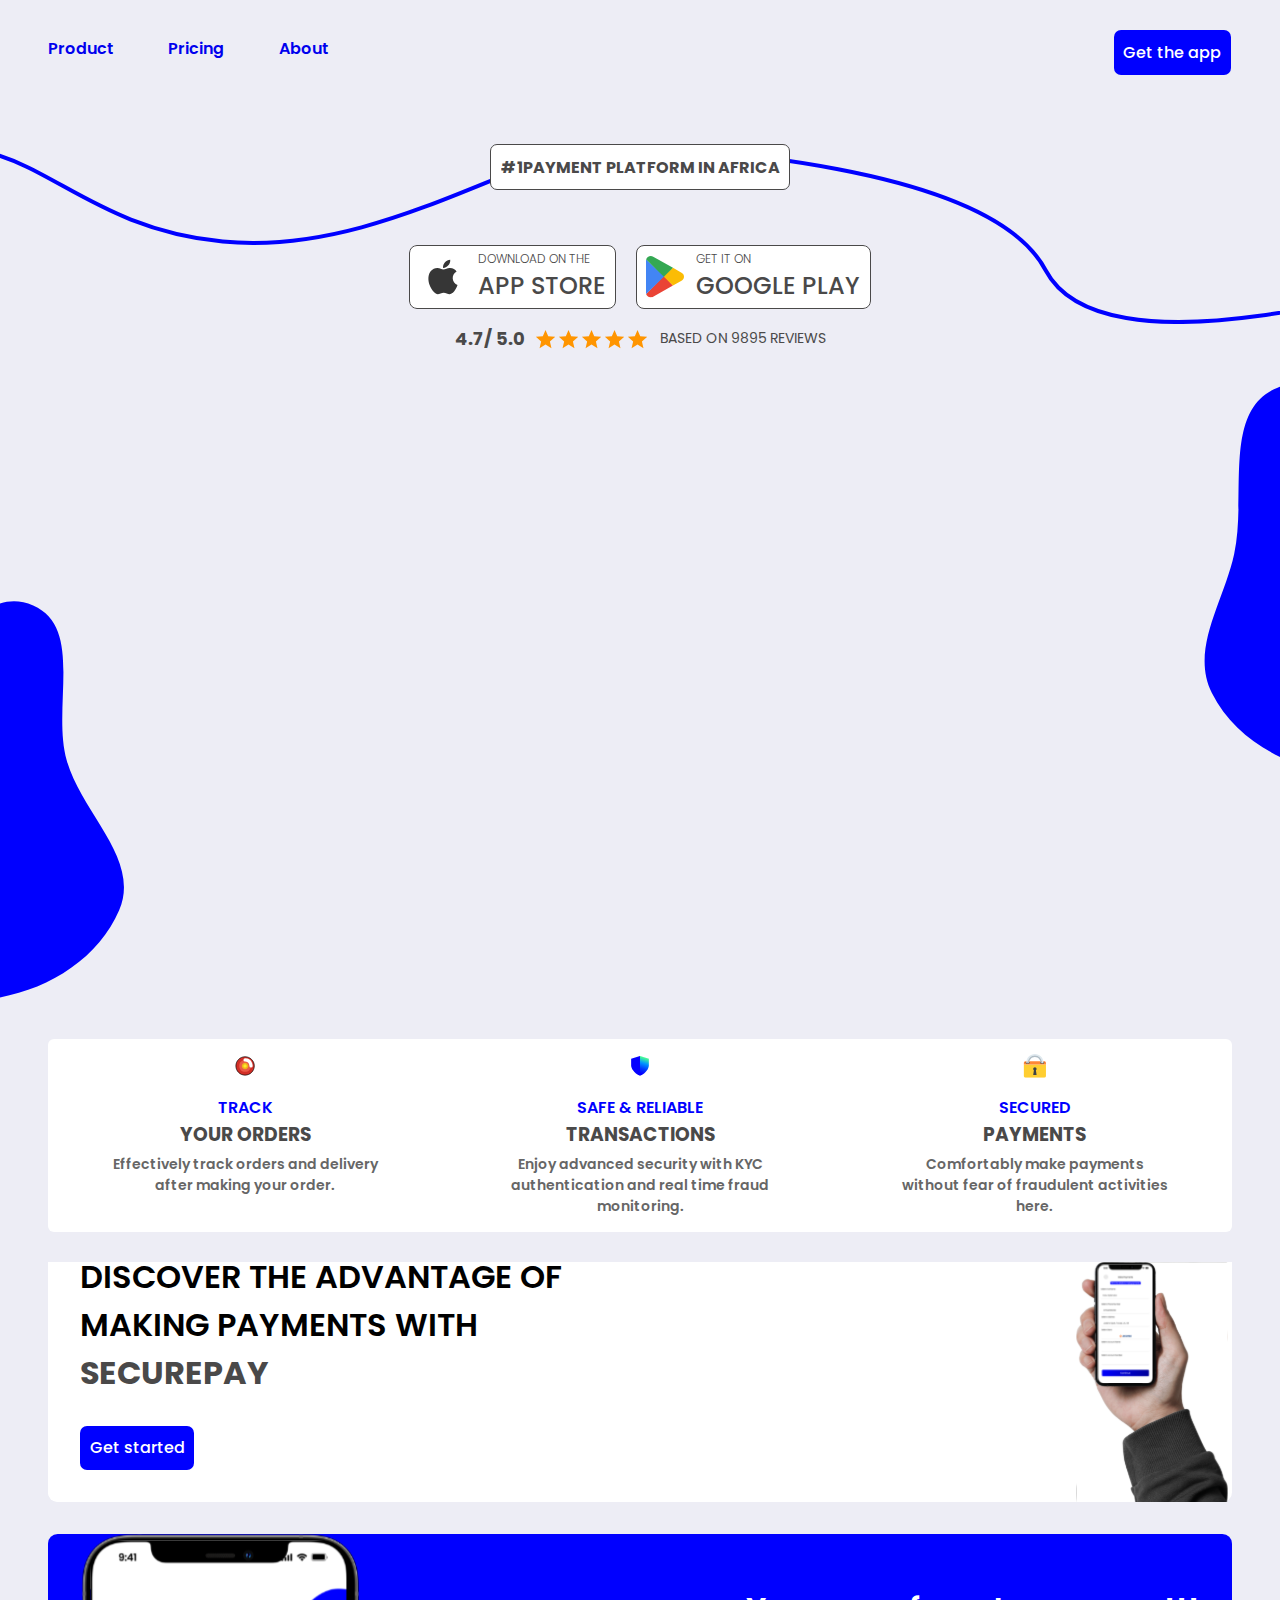
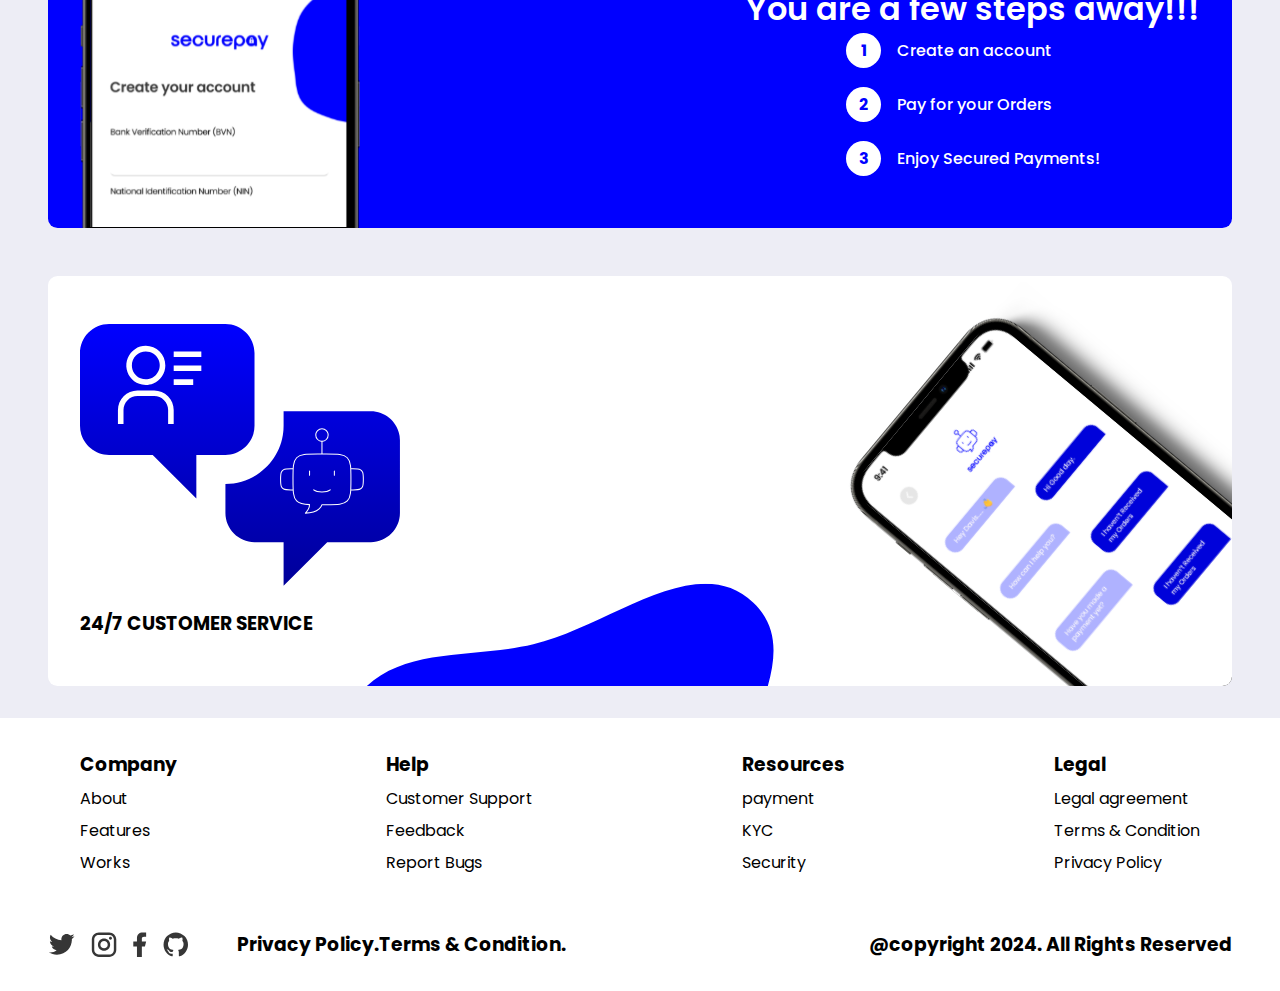
==== commit fd4bbd68: "Update index.html" ====
--- a/index.html
+++ b/index.html
@@ -4,20 +4,20 @@
         <meta charset="UTF-8">
         <meta name="viewport" content="width=device-width, initial-scale=1.0">
         <title>Document</title>
-        <link rel="stylesheet" href="/css/landingPage.css">
-        <link rel="stylesheet" href="/css/fonts.css">
-        <link rel="stylesheet" href="/css/main.css">
-        <link rel="stylesheet" href="/css/mediaQuery.css">
-        <link rel="stylesheet" href="/css/keyFrames.css">
+        <link rel="stylesheet" href="./css/landingPage.css">
+        <link rel="stylesheet" href="./css/fonts.css">
+        <link rel="stylesheet" href="./css/main.css">
+        <link rel="stylesheet" href="./css/mediaQuery.css">
+        <link rel="stylesheet" href="./css/keyFrames.css">
 </head>
 <body>
 
         <header class="header-section" id="navBar">
-                <div class="logo">
+<!--                 <div class="logo">
                         <a href="#">
                                 <img src="/assets/secure pay 2 (logo).svg" alt="Secure-pay Logo" srcset="">
                         </a>
-                </div>
+                </div> -->
 
                 <div class="nav-toggle">
                         <span></span>
@@ -297,4 +297,4 @@
 <template id="edit">
         <p>in the header what's the padding of the parent container</p>
 </template>
-</html>+</html>
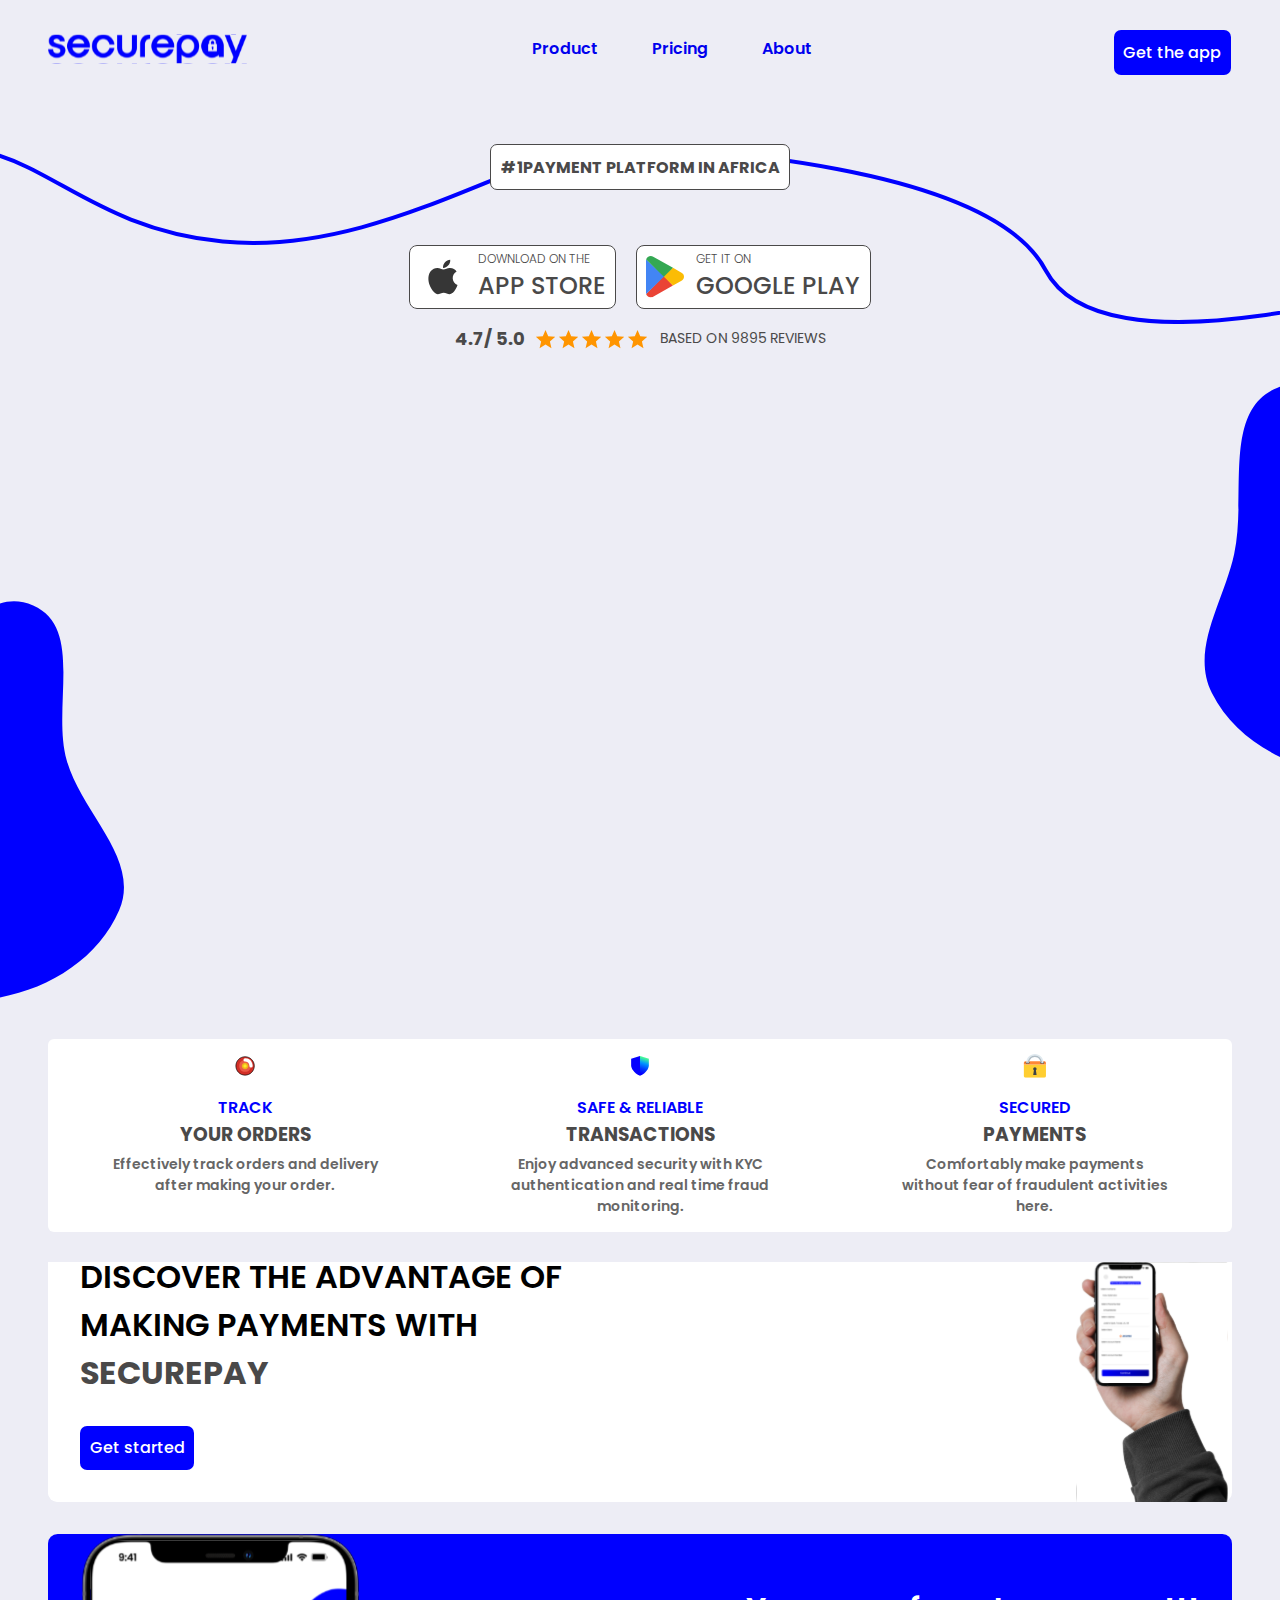
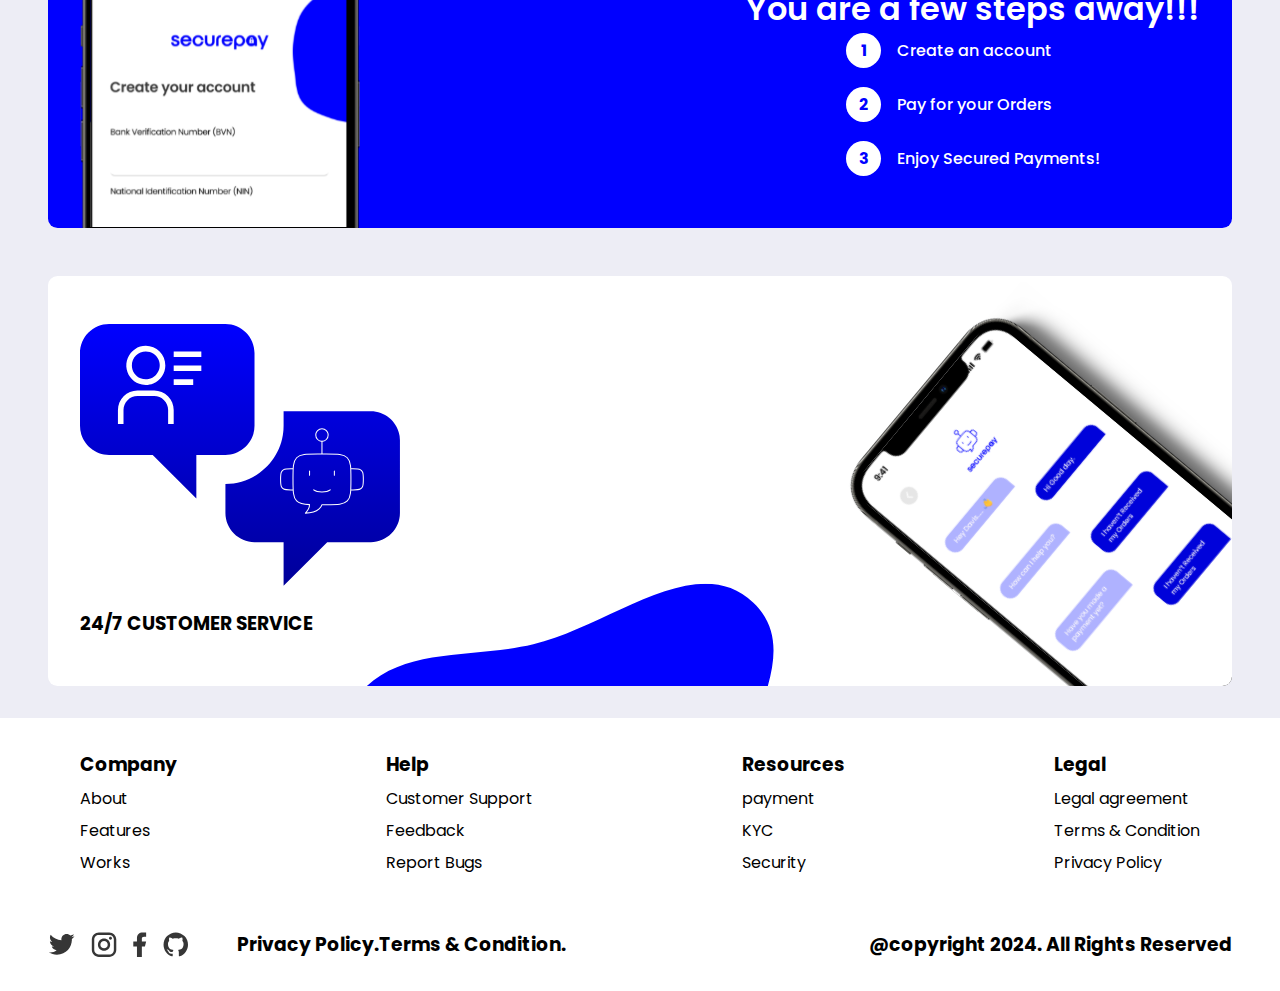
==== commit e44fe4f6: "Update index.html" ====
--- a/index.html
+++ b/index.html
@@ -13,11 +13,11 @@
 <body>
 
         <header class="header-section" id="navBar">
-<!--                 <div class="logo">
+                <div class="logo">
                         <a href="#">
                                 <img src="/assets/secure pay 2 (logo).svg" alt="Secure-pay Logo" srcset="">
                         </a>
-                </div> -->
+                </div>
 
                 <div class="nav-toggle">
                         <span></span>
